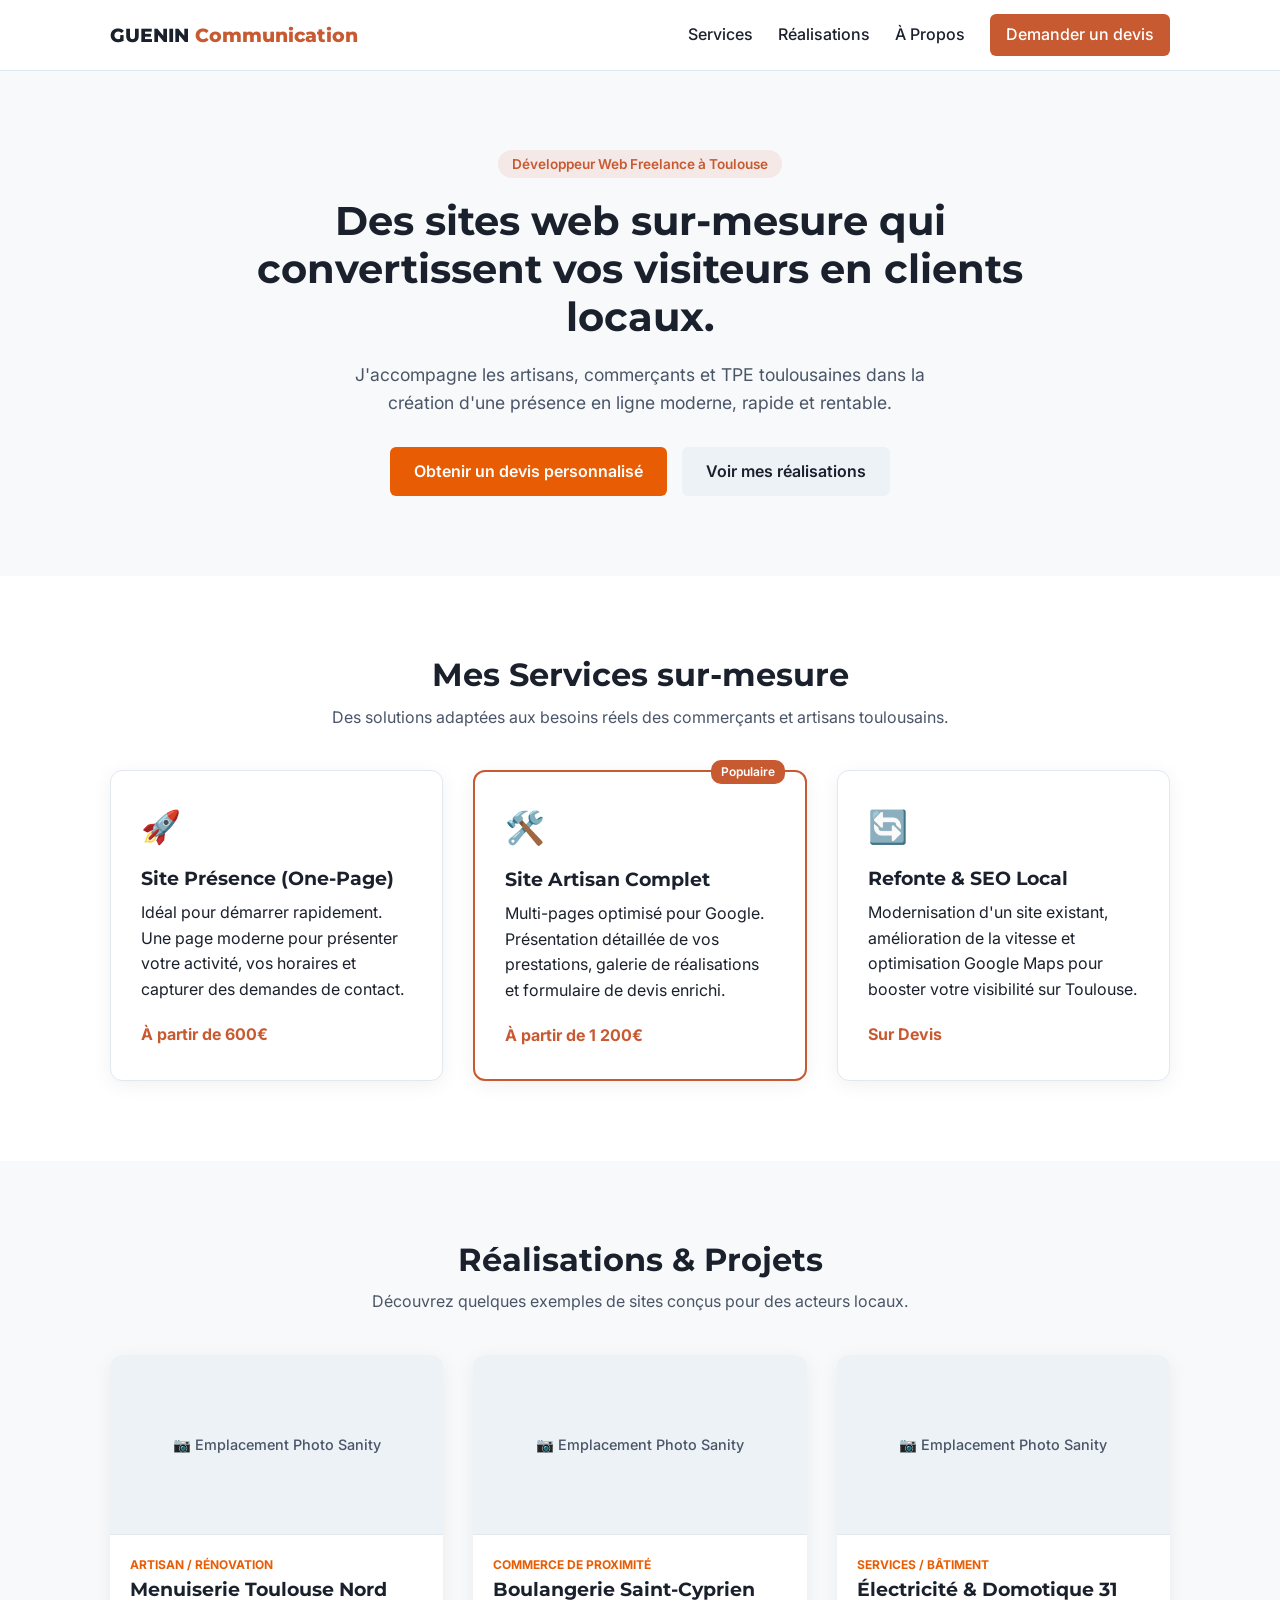
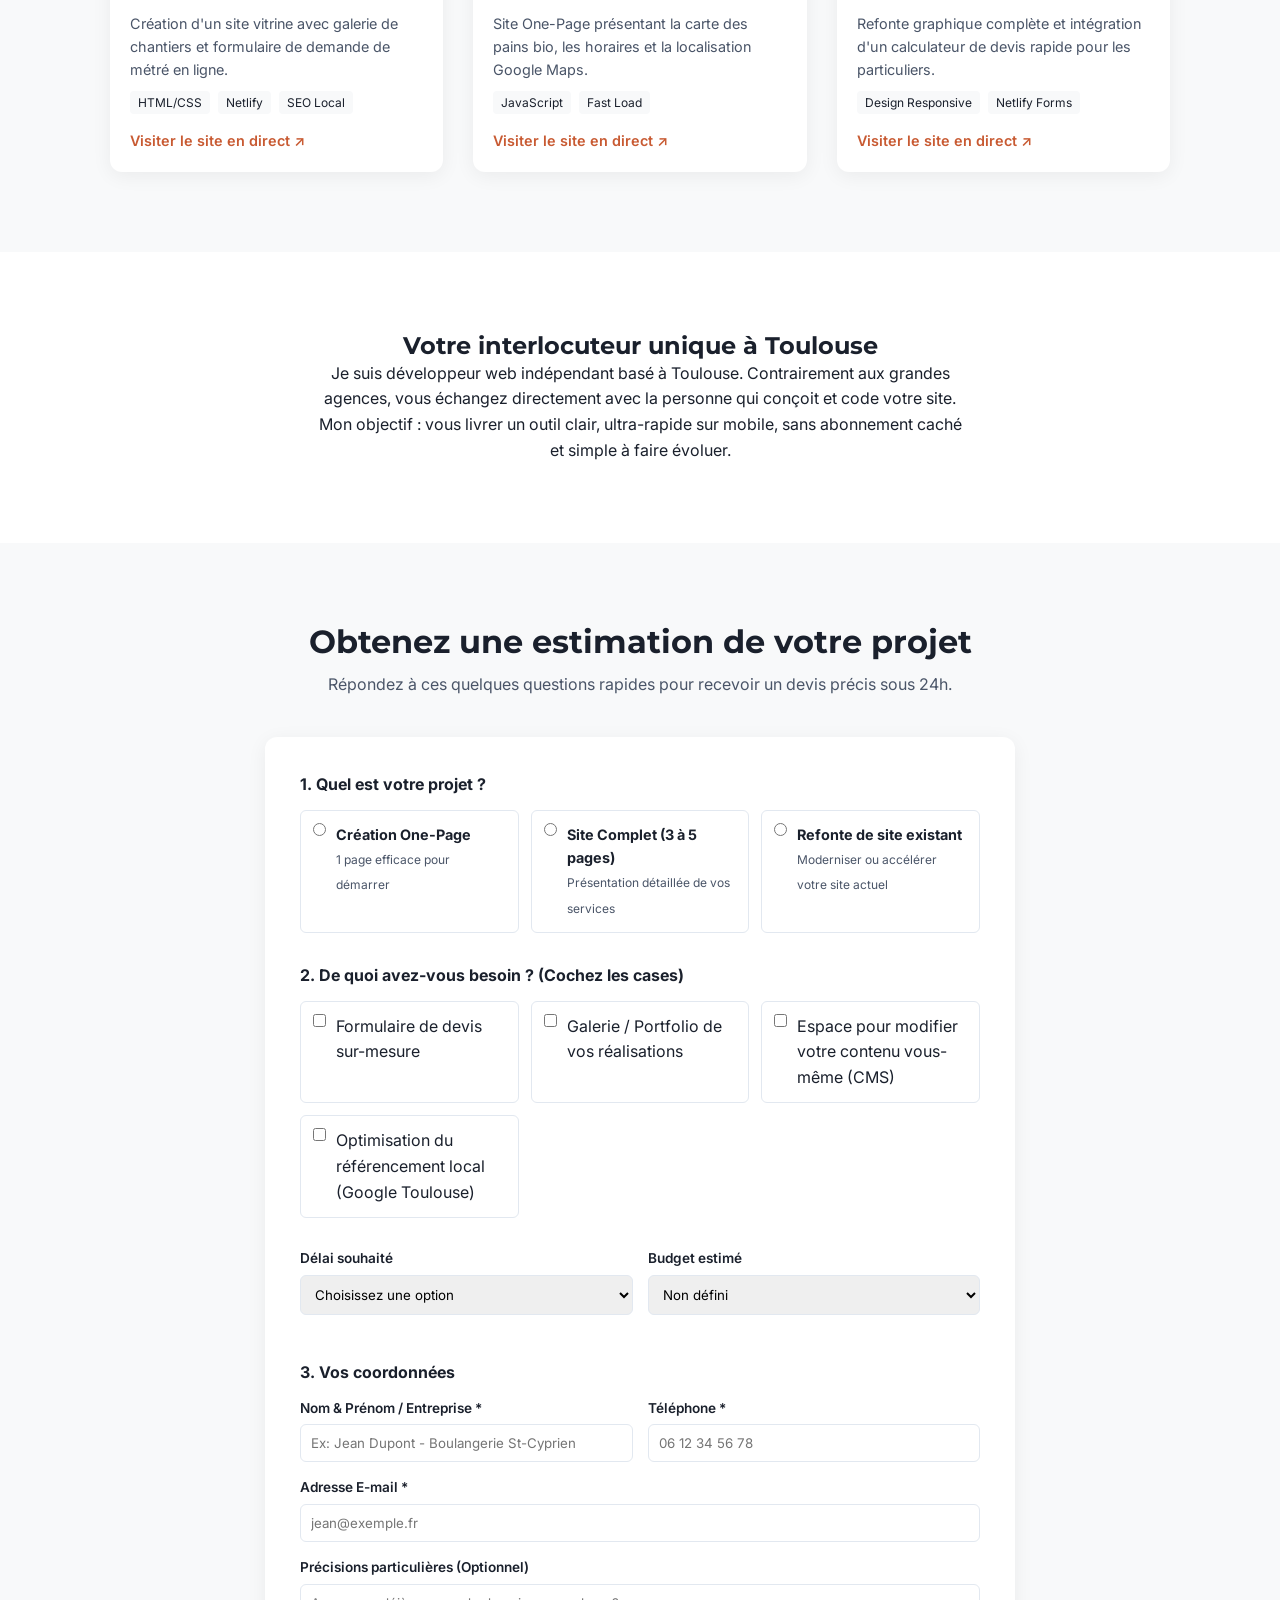
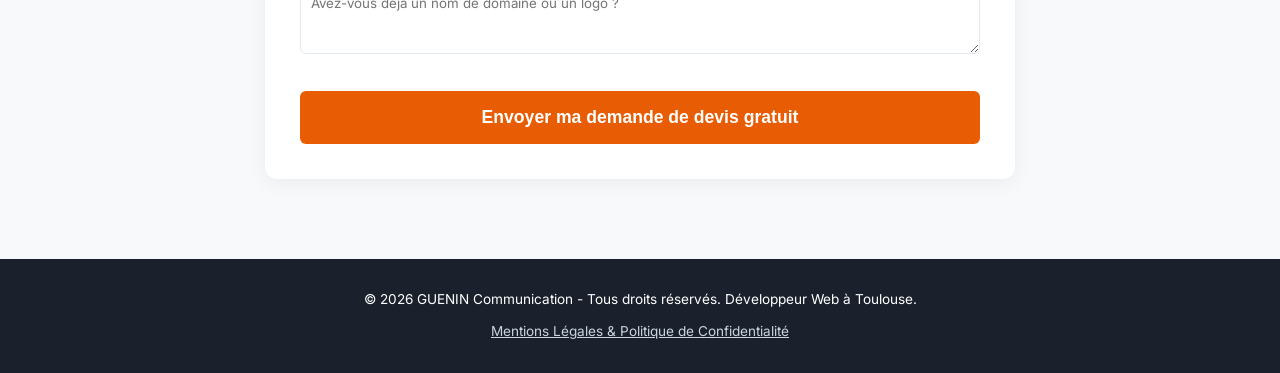
==== index.html @ 5f7d1e1c "modif finale inchallah" ====
<!DOCTYPE html>
<html lang="fr">
<head>
    <meta charset="UTF-8">
    <meta name="viewport" content="width=device-width, initial-scale=1.0">
    <title>GUENIN Communication | Création de sites web à Toulouse</title>
    <meta name="description" content="Création de sites web performants et sur-mesure pour les artisans et commerçants à Toulouse.">
    
    <!-- Polices Google Fonts -->
    <link rel="preconnect" href="https://fonts.googleapis.com">
    <link rel="preconnect" href="https://fonts.gstatic.com" crossorigin>
    <link href="https://fonts.googleapis.com/css2?family=Inter:wght@400;500;600;700&family=Montserrat:wght@700;800&display=swap" rel="stylesheet">
    
    <link rel="stylesheet" href="style.css">
</head>
<body>

    <!-- Header / Navigation -->
    <header class="header">
        <div class="container nav-container">
            <a href="#" class="logo">GUENIN <span>Communication</span></a>
            <nav class="nav-menu">
                <ul>
                    <li><a href="#services">Services</a></li>
                    <li><a href="#portfolio">Réalisations</a></li>
                    <li><a href="#a-propos">À Propos</a></li>
                    <li><a href="#contact" class="btn btn-nav">Demander un devis</a></li>
                </ul>
            </nav>
        </div>
    </header>

    <!-- Hero Section -->
    <section class="hero">
        <div class="container hero-content">
            <span class="badge">Développeur Web Freelance à Toulouse</span>
            <h1>Des sites web sur-mesure qui convertissent vos visiteurs en <strong>clients locaux</strong>.</h1>
            <p>J'accompagne les artisans, commerçants et TPE toulousaines dans la création d'une présence en ligne moderne, rapide et rentable.</p>
            <div class="hero-buttons">
                <a href="#contact" class="btn btn-primary">Obtenir un devis personnalisé</a>
                <a href="#portfolio" class="btn btn-secondary">Voir mes réalisations</a>
            </div>
        </div>
    </section>

    <!-- Section Services -->
    <section id="services" class="services-section">
        <div class="container">
            <div class="section-title">
                <h2>Mes Services sur-mesure</h2>
                <p>Des solutions adaptées aux besoins réels des commerçants et artisans toulousains.</p>
            </div>
            
            <div class="services-grid">
                <div class="service-card">
                    <div class="service-icon">🚀</div>
                    <h3>Site Présence (One-Page)</h3>
                    <p>Idéal pour démarrer rapidement. Une page moderne pour présenter votre activité, vos horaires et capturer des demandes de contact.</p>
                    <span class="service-price">À partir de 600€</span>
                </div>

                <div class="service-card featured">
                    <span class="card-badge">Populaire</span>
                    <div class="service-icon">🛠️</div>
                    <h3>Site Artisan Complet</h3>
                    <p>Multi-pages optimisé pour Google. Présentation détaillée de vos prestations, galerie de réalisations et formulaire de devis enrichi.</p>
                    <span class="service-price">À partir de 1 200€</span>
                </div>

                <div class="service-card">
                    <div class="service-icon">🔄</div>
                    <h3>Refonte & SEO Local</h3>
                    <p>Modernisation d'un site existant, amélioration de la vitesse et optimisation Google Maps pour booster votre visibilité sur Toulouse.</p>
                    <span class="service-price">Sur Devis</span>
                </div>
            </div>
        </div>
    </section>

    <!-- Section Portfolio (Prêt pour Sanity CMS) -->
    <section id="portfolio" class="portfolio-section">
        <div class="container">
            <div class="section-title">
                <h2>Réalisations & Projets</h2>
                <p>Découvrez quelques exemples de sites conçus pour des acteurs locaux.</p>
            </div>

            <div class="portfolio-grid" id="sanity-portfolio-container">
                <!-- Projet 1 -->
                <article class="project-card" data-sanity-id="project-1">
                    <div class="project-image-placeholder">
                        <span class="placeholder-text">📷 Emplacement Photo Sanity</span>
                    </div>
                    <div class="project-content">
                        <span class="project-category">Artisan / Rénovation</span>
                        <h3>Menuiserie Toulouse Nord</h3>
                        <p>Création d'un site vitrine avec galerie de chantiers et formulaire de demande de métré en ligne.</p>
                        <div class="project-tags">
                            <span>HTML/CSS</span>
                            <span>Netlify</span>
                            <span>SEO Local</span>
                        </div>
                        <!-- Met la vraie URL du site client dans href="" ci-dessous -->
                        <a href="https://exemple.com" target="_blank" rel="noopener" class="project-link">Visiter le site en direct ↗</a>
                    </div>
                </article>

                <!-- Projet 2 -->
                <article class="project-card" data-sanity-id="project-2">
                    <div class="project-image-placeholder">
                        <span class="placeholder-text">📷 Emplacement Photo Sanity</span>
                    </div>
                    <div class="project-content">
                        <span class="project-category">Commerce de Proximité</span>
                        <h3>Boulangerie Saint-Cyprien</h3>
                        <p>Site One-Page présentant la carte des pains bio, les horaires et la localisation Google Maps.</p>
                        <div class="project-tags">
                            <span>JavaScript</span>
                            <span>Fast Load</span>
                        </div>
                        <a href="https://exemple.com" target="_blank" rel="noopener" class="project-link">Visiter le site en direct ↗</a>
                    </div>
                </article>

                <!-- Projet 3 -->
                <article class="project-card" data-sanity-id="project-3">
                    <div class="project-image-placeholder">
                        <span class="placeholder-text">📷 Emplacement Photo Sanity</span>
                    </div>
                    <div class="project-content">
                        <span class="project-category">Services / Bâtiment</span>
                        <h3>Électricité & Domotique 31</h3>
                        <p>Refonte graphique complète et intégration d'un calculateur de devis rapide pour les particuliers.</p>
                        <div class="project-tags">
                            <span>Design Responsive</span>
                            <span>Netlify Forms</span>
                        </div>
                        <a href="https://exemple.com" target="_blank" rel="noopener" class="project-link">Visiter le site en direct ↗</a>
                    </div>
                </article>
            </div>
        </div>
    </section>

    <!-- Section À Propos -->
    <section id="a-propos" class="about-section">
        <div class="container about-container">
            <div class="about-text">
                <h2>Votre interlocuteur unique à Toulouse</h2>
                <p>Je suis développeur web indépendant basé à Toulouse. Contrairement aux grandes agences, vous échangez directement avec la personne qui conçoit et code votre site.</p>
                <p>Mon objectif : vous livrer un outil clair, ultra-rapide sur mobile, sans abonnement caché et simple à faire évoluer.</p>
            </div>
        </div>
    </section>

    <!-- Section Formulaire Devis Enrichi -->
    <section id="contact" class="contact-section">
        <div class="container">
            <div class="section-title">
                <h2>Obtenez une estimation de votre projet</h2>
                <p>Répondez à ces quelques questions rapides pour recevoir un devis précis sous 24h.</p>
            </div>

            <form name="devis-artisan" method="POST" data-netlify="true" class="devis-form">
                <input type="hidden" name="form-name" value="devis-artisan">

                <!-- Étape 1 : Le Type de Projet -->
                <div class="form-step">
                    <label class="step-title">1. Quel est votre projet ?</label>
                    <div class="options-grid">
                        <label class="option-card">
                            <input type="radio" name="type_projet" value="creation_onepage" required>
                            <span class="card-content">
                                <strong>Création One-Page</strong>
                                <small>1 page efficace pour démarrer</small>
                            </span>
                        </label>
                        <label class="option-card">
                            <input type="radio" name="type_projet" value="creation_multipages">
                            <span class="card-content">
                                <strong>Site Complet (3 à 5 pages)</strong>
                                <small>Présentation détaillée de vos services</small>
                            </span>
                        </label>
                        <label class="option-card">
                            <input type="radio" name="type_projet" value="refonte">
                            <span class="card-content">
                                <strong>Refonte de site existant</strong>
                                <small>Moderniser ou accélérer votre site actuel</small>
                            </span>
                        </label>
                    </div>
                </div>

                <!-- Étape 2 : Les Fonctionnalités -->
                <div class="form-step">
                    <label class="step-title">2. De quoi avez-vous besoin ? (Cochez les cases)</label>
                    <div class="checkbox-grid">
                        <label class="checkbox-card">
                            <input type="checkbox" name="features[]" value="formulaire_sur_mesure">
                            <span>Formulaire de devis sur-mesure</span>
                        </label>
                        <label class="checkbox-card">
                            <input type="checkbox" name="features[]" value="galerie_photos">
                            <span>Galerie / Portfolio de vos réalisations</span>
                        </label>
                        <label class="checkbox-card">
                            <input type="checkbox" name="features[]" value="cms_sanity">
                            <span>Espace pour modifier votre contenu vous-même (CMS)</span>
                        </label>
                        <label class="checkbox-card">
                            <input type="checkbox" name="features[]" value="seo_toulouse">
                            <span>Optimisation du référencement local (Google Toulouse)</span>
                        </label>
                    </div>
                </div>

                <!-- Étape 3 : Délais & Budget -->
                <div class="form-step">
                    <div class="form-row">
                        <div class="form-group">
                            <label for="delai">Délai souhaité</label>
                            <select id="delai" name="delai" required>
                                <option value="" disabled selected>Choisissez une option</option>
                                <option value="urgent">Très urgent (moins de 2 semaines)</option>
                                <option value="1_mois">D'ici 1 mois</option>
                                <option value="pas_pres">Pas de date fixe</option>
                            </select>
                        </div>
                        <div class="form-group">
                            <label for="budget">Budget estimé</label>
                            <select id="budget" name="budget">
                                <option value="non_defini">Non défini</option>
                                <option value="500_1000">500€ - 1 000€</option>
                                <option value="1000_2000">1 000€ - 2 000€</option>
                                <option value="2000_plus">Plus de 2 000€</option>
                            </select>
                        </div>
                    </div>
                </div>

                <!-- Étape 4 : Coordonnées -->
                <div class="form-step">
                    <label class="step-title">3. Vos coordonnées</label>
                    <div class="form-row">
                        <div class="form-group">
                            <label for="nom">Nom & Prénom / Entreprise *</label>
                            <input type="text" id="nom" name="nom" placeholder="Ex: Jean Dupont - Boulangerie St-Cyprien" required>
                        </div>
                        <div class="form-group">
                            <label for="telephone">Téléphone *</label>
                            <input type="tel" id="telephone" name="telephone" placeholder="06 12 34 56 78" required>
                        </div>
                    </div>
                    <div class="form-group">
                        <label for="email">Adresse E-mail *</label>
                        <input type="email" id="email" name="email" placeholder="jean@exemple.fr" required>
                    </div>
                    <div class="form-group">
                        <label for="message">Précisions particulières (Optionnel)</label>
                        <textarea id="message" name="message" rows="3" placeholder="Avez-vous déjà un nom de domaine ou un logo ?"></textarea>
                    </div>
                </div>

                <button type="submit" class="btn btn-primary btn-block">Envoyer ma demande de devis gratuit</button>
            </form>
        </div>
    </section>

    <!-- Footer -->
    <footer class="footer">
        <div class="container footer-content">
            <p>&copy; 2026 GUENIN Communication - Tous droits réservés. Développeur Web à Toulouse.</p>
            <p class="footer-links">
                <a href="mentions-legales.html">Mentions Légales & Politique de Confidentialité</a>
            </p>
        </div>
    </footer>

</body>
</html>
---- style.css ----
/* ==========================================================================
   Variables & Nuances (Terracotta Toulouse, Orange Vif, Grises)
   ========================================================================== */
:root {
    --primary-terracotta: #C85A32; /* Terracotta brique de Toulouse */
    --accent-orange: #E85D04;      /* Orange vif dynamique pour les boutons */
    --accent-orange-hover: #DC2F02;
    
    --bg-light: #FFFFFF;
    --bg-gray-soft: #F8F9FA;      /* Gris très clair pour alterner les sections */
    --bg-gray-card: #EDF2F7;      /* Gris carte et placeholders */
    
    --text-dark: #1A202C;          /* Anthracite profond */
    --text-muted: #4A5568;        /* Gris moyen lisible */
    --border-color: #E2E8F0;
    
    --font-heading: 'Montserrat', sans-serif;
    --font-body: 'Inter', sans-serif;
    
    --radius-sm: 6px;
    --radius-md: 12px;
    --shadow: 0 4px 20px rgba(0, 0, 0, 0.06);
}

/* Base & Reset */
* {
    margin: 0;
    padding: 0;
    box-sizing: border-box;
}

html {
    scroll-behavior: smooth;
}

/* Fix pour éviter que le header fixe ne masque le haut des sections lors des clics sur le menu */
section[id] {
    scroll-margin-top: 80px;
}

body {
    font-family: var(--font-body);
    color: var(--text-dark);
    background-color: var(--bg-light);
    line-height: 1.6;
}

.container {
    max-width: 1100px;
    margin: 0 auto;
    padding: 0 20px;
}

/* Typographie */
h1, h2, h3 {
    font-family: var(--font-heading);
    color: var(--text-dark);
    line-height: 1.2;
}

.section-title {
    text-align: center;
    margin-bottom: 40px;
}

.section-title h2 {
    font-size: 2rem;
    margin-bottom: 10px;
}

.section-title p {
    color: var(--text-muted);
}

/* Boutons */
.btn {
    display: inline-block;
    padding: 12px 24px;
    border-radius: var(--radius-sm);
    text-decoration: none;
    font-weight: 600;
    cursor: pointer;
    transition: all 0.2s ease;
    border: none;
}

.btn-primary {
    background-color: var(--accent-orange);
    color: #FFFFFF;
}

.btn-primary:hover {
    background-color: var(--accent-orange-hover);
    transform: translateY(-2px);
}

.btn-secondary {
    background-color: var(--bg-gray-card);
    color: var(--text-dark);
}

.btn-secondary:hover {
    background-color: #E2E8F0;
}

.btn-block {
    width: 100%;
    font-size: 1.1rem;
    padding: 16px;
}

/* Header & Nav */
.header {
    background-color: #FFFFFF;
    border-bottom: 1px solid var(--border-color);
    position: sticky;
    top: 0;
    z-index: 100;
}

.nav-container {
    display: flex;
    justify-content: space-between;
    align-items: center;
    height: 70px;
}

.logo {
    font-family: var(--font-heading);
    font-weight: 800;
    font-size: 1.2rem;
    color: var(--text-dark);
    text-decoration: none;
}

.logo span {
    color: var(--primary-terracotta);
}

.nav-menu ul {
    display: flex;
    list-style: none;
    align-items: center;
    gap: 25px;
}

.nav-menu a {
    text-decoration: none;
    color: var(--text-dark);
    font-weight: 500;
    transition: color 0.2s;
}

.nav-menu a:hover {
    color: var(--primary-terracotta);
}

.btn-nav {
    background-color: var(--primary-terracotta);
    color: #FFF !important;
    padding: 8px 16px;
}

/* Hero Section */
.hero {
    padding: 80px 0;
    background-color: var(--bg-gray-soft);
    text-align: center;
}

.badge {
    background-color: rgba(200, 90, 50, 0.1);
    color: var(--primary-terracotta);
    padding: 6px 14px;
    border-radius: 20px;
    font-size: 0.85rem;
    font-weight: 600;
}

.hero h1 {
    font-size: 2.5rem;
    margin: 20px 0;
    max-width: 800px;
    margin-left: auto;
    margin-right: auto;
}

.hero p {
    font-size: 1.1rem;
    color: var(--text-muted);
    max-width: 600px;
    margin: 0 auto 30px auto;
}

.hero-buttons {
    display: flex;
    justify-content: center;
    gap: 15px;
}

/* Services */
.services-section {
    padding: 80px 0;
}

.services-grid {
    display: grid;
    grid-template-columns: repeat(auto-fit, minmax(280px, 1fr));
    gap: 30px;
}

.service-card {
    background: var(--bg-light);
    border: 1px solid var(--border-color);
    padding: 30px;
    border-radius: var(--radius-md);
    position: relative;
    box-shadow: var(--shadow);
}

.service-card.featured {
    border: 2px solid var(--primary-terracotta);
}

.card-badge {
    position: absolute;
    top: -12px;
    right: 20px;
    background: var(--primary-terracotta);
    color: #FFF;
    font-size: 0.75rem;
    padding: 2px 10px;
    border-radius: 10px;
    font-weight: 600;
}

.service-icon {
    font-size: 2rem;
    margin-bottom: 15px;
}

.service-card h3 {
    margin-bottom: 10px;
}

.service-price {
    display: block;
    margin-top: 20px;
    font-weight: 700;
    color: var(--primary-terracotta);
}

/* Portfolio Section (Sanity Placeholders) */
.portfolio-section {
    padding: 80px 0;
    background-color: var(--bg-gray-soft);
}

.portfolio-grid {
    display: grid;
    grid-template-columns: repeat(auto-fit, minmax(300px, 1fr));
    gap: 30px;
}

.project-card {
    background: #FFF;
    border-radius: var(--radius-md);
    overflow: hidden;
    box-shadow: var(--shadow);
    display: flex;
    flex-direction: column;
}

.project-image-placeholder {
    height: 180px;
    background-color: var(--bg-gray-card);
    display: flex;
    align-items: center;
    justify-content: center;
    border-bottom: 1px solid var(--border-color);
}

.placeholder-text {
    color: var(--text-muted);
    font-size: 0.9rem;
    font-weight: 500;
}

.project-content {
    padding: 20px;
    display: flex;
    flex-direction: column;
    flex-grow: 1;
}

.project-category {
    font-size: 0.75rem;
    text-transform: uppercase;
    color: var(--accent-orange);
    font-weight: 700;
    margin-bottom: 5px;
}

.project-content p {
    font-size: 0.9rem;
    color: var(--text-muted);
    margin: 10px 0;
}

.project-tags {
    display: flex;
    gap: 8px;
    margin-bottom: 15px;
}

.project-tags span {
    background: var(--bg-gray-soft);
    padding: 2px 8px;
    border-radius: 4px;
    font-size: 0.75rem;
}

.project-link {
    margin-top: auto;
    color: var(--primary-terracotta);
    text-decoration: none;
    font-weight: 600;
    font-size: 0.9rem;
}

.project-link:hover {
    text-decoration: underline;
}

/* About Section */
.about-section {
    padding: 80px 0;
}

.about-container {
    max-width: 700px;
    text-align: center;
}

/* Formulaire Devis Enrichi */
.contact-section {
    padding: 80px 0;
    background-color: var(--bg-gray-soft);
}

.devis-form {
    max-width: 750px;
    margin: 0 auto;
    background: #FFF;
    padding: 35px;
    border-radius: var(--radius-md);
    box-shadow: var(--shadow);
}

.form-step {
    margin-bottom: 30px;
}

.step-title {
    display: block;
    font-weight: 700;
    margin-bottom: 12px;
    font-size: 1rem;
}

.options-grid, .checkbox-grid {
    display: grid;
    grid-template-columns: repeat(auto-fit, minmax(200px, 1fr));
    gap: 12px;
}

.option-card, .checkbox-card {
    border: 1px solid var(--border-color);
    padding: 12px;
    border-radius: var(--radius-sm);
    cursor: pointer;
    display: flex;
    align-items: flex-start;
    gap: 10px;
    transition: background 0.2s;
}

.option-card:hover, .checkbox-card:hover {
    background-color: var(--bg-gray-soft);
}

.card-content strong {
    display: block;
    font-size: 0.9rem;
}

.card-content small {
    color: var(--text-muted);
    font-size: 0.75rem;
}

.form-row {
    display: grid;
    grid-template-columns: 1fr 1fr;
    gap: 15px;
}

.form-group {
    margin-bottom: 15px;
}

.form-group label {
    display: block;
    font-size: 0.85rem;
    font-weight: 600;
    margin-bottom: 5px;
}

.form-group input, .form-group select, .form-group textarea {
    width: 100%;
    padding: 10px;
    border: 1px solid var(--border-color);
    border-radius: var(--radius-sm);
    font-family: inherit;
}

/* Footer */
.footer {
    background: var(--text-dark);
    color: #FFF;
    padding: 30px 0;
    text-align: center;
    font-size: 0.85rem;
}

.footer-links a {
    color: #CBD5E0;
    text-decoration: underline;
    margin-top: 10px;
    display: inline-block;
}

/* Responsive Mobile */
@media (max-width: 768px) {
    .nav-menu { display: none; }
    .hero h1 { font-size: 1.8rem; }
    .form-row { grid-template-columns: 1fr; }
}
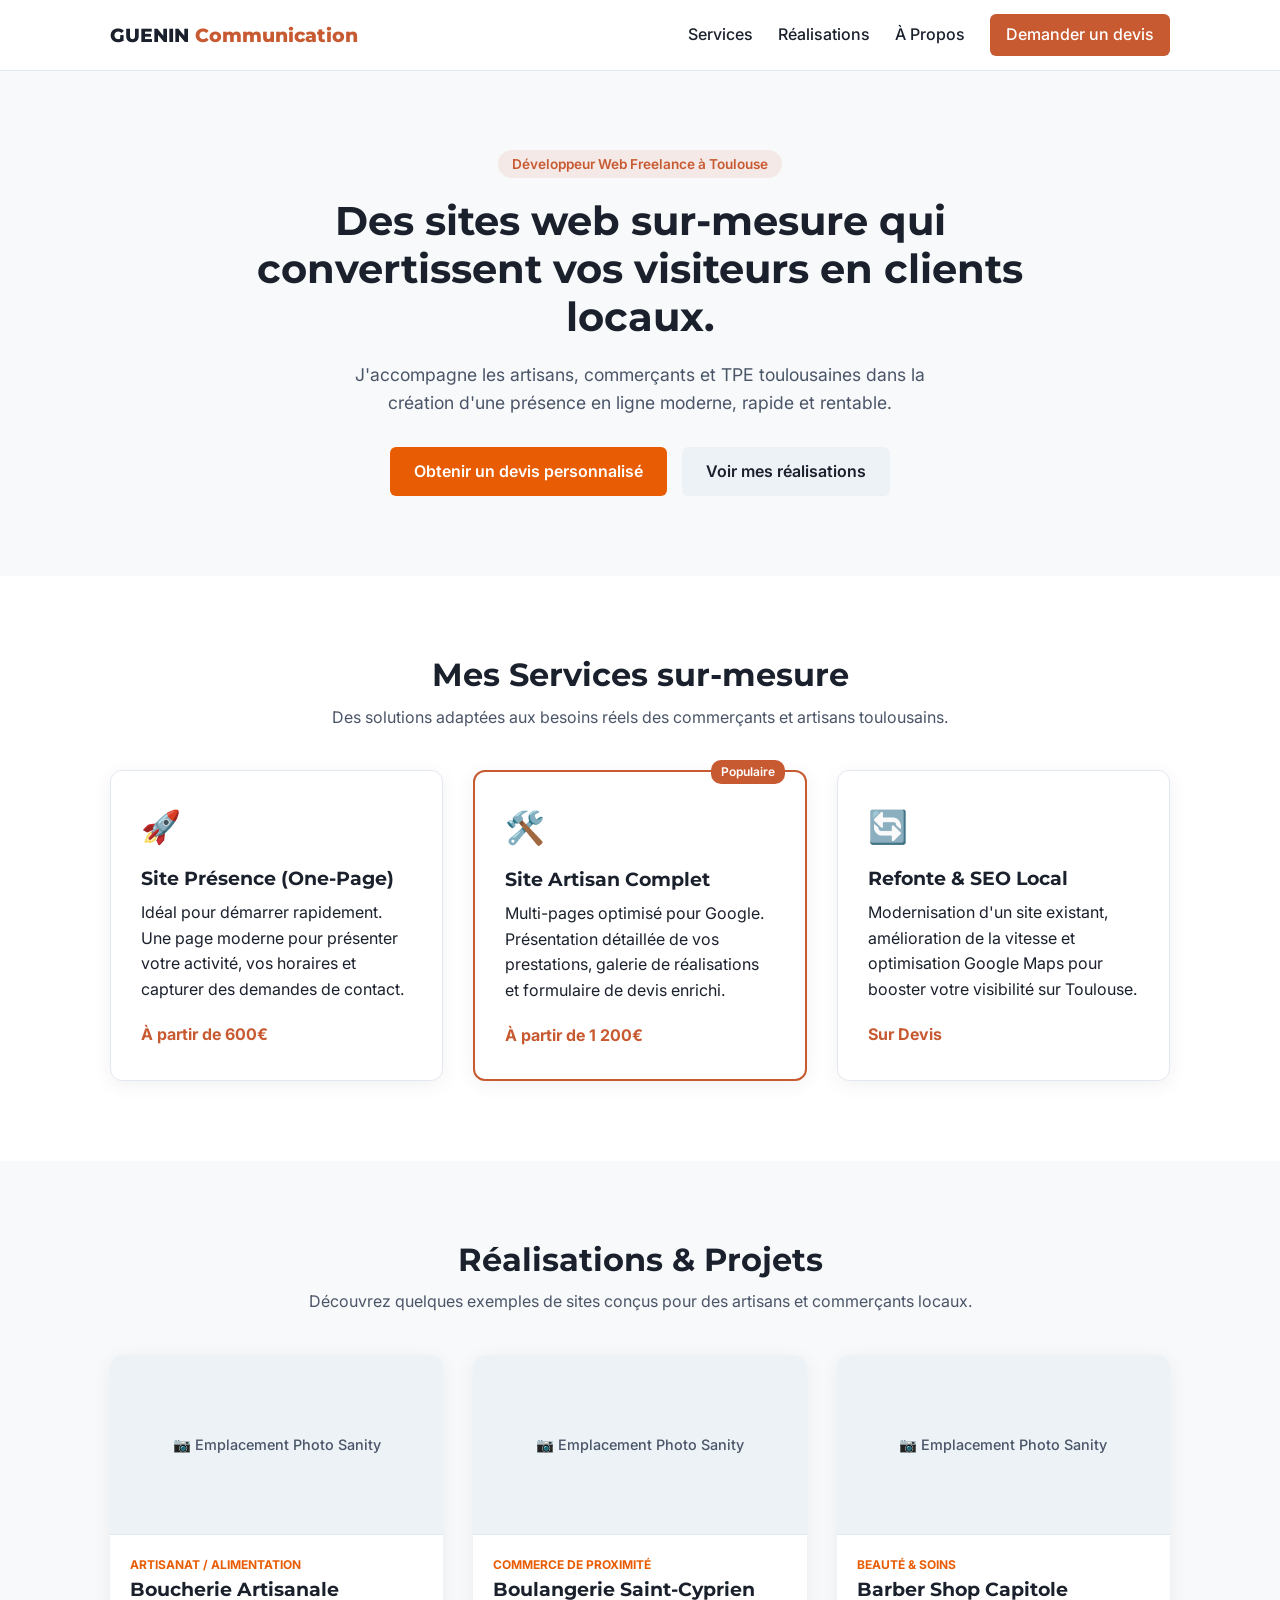
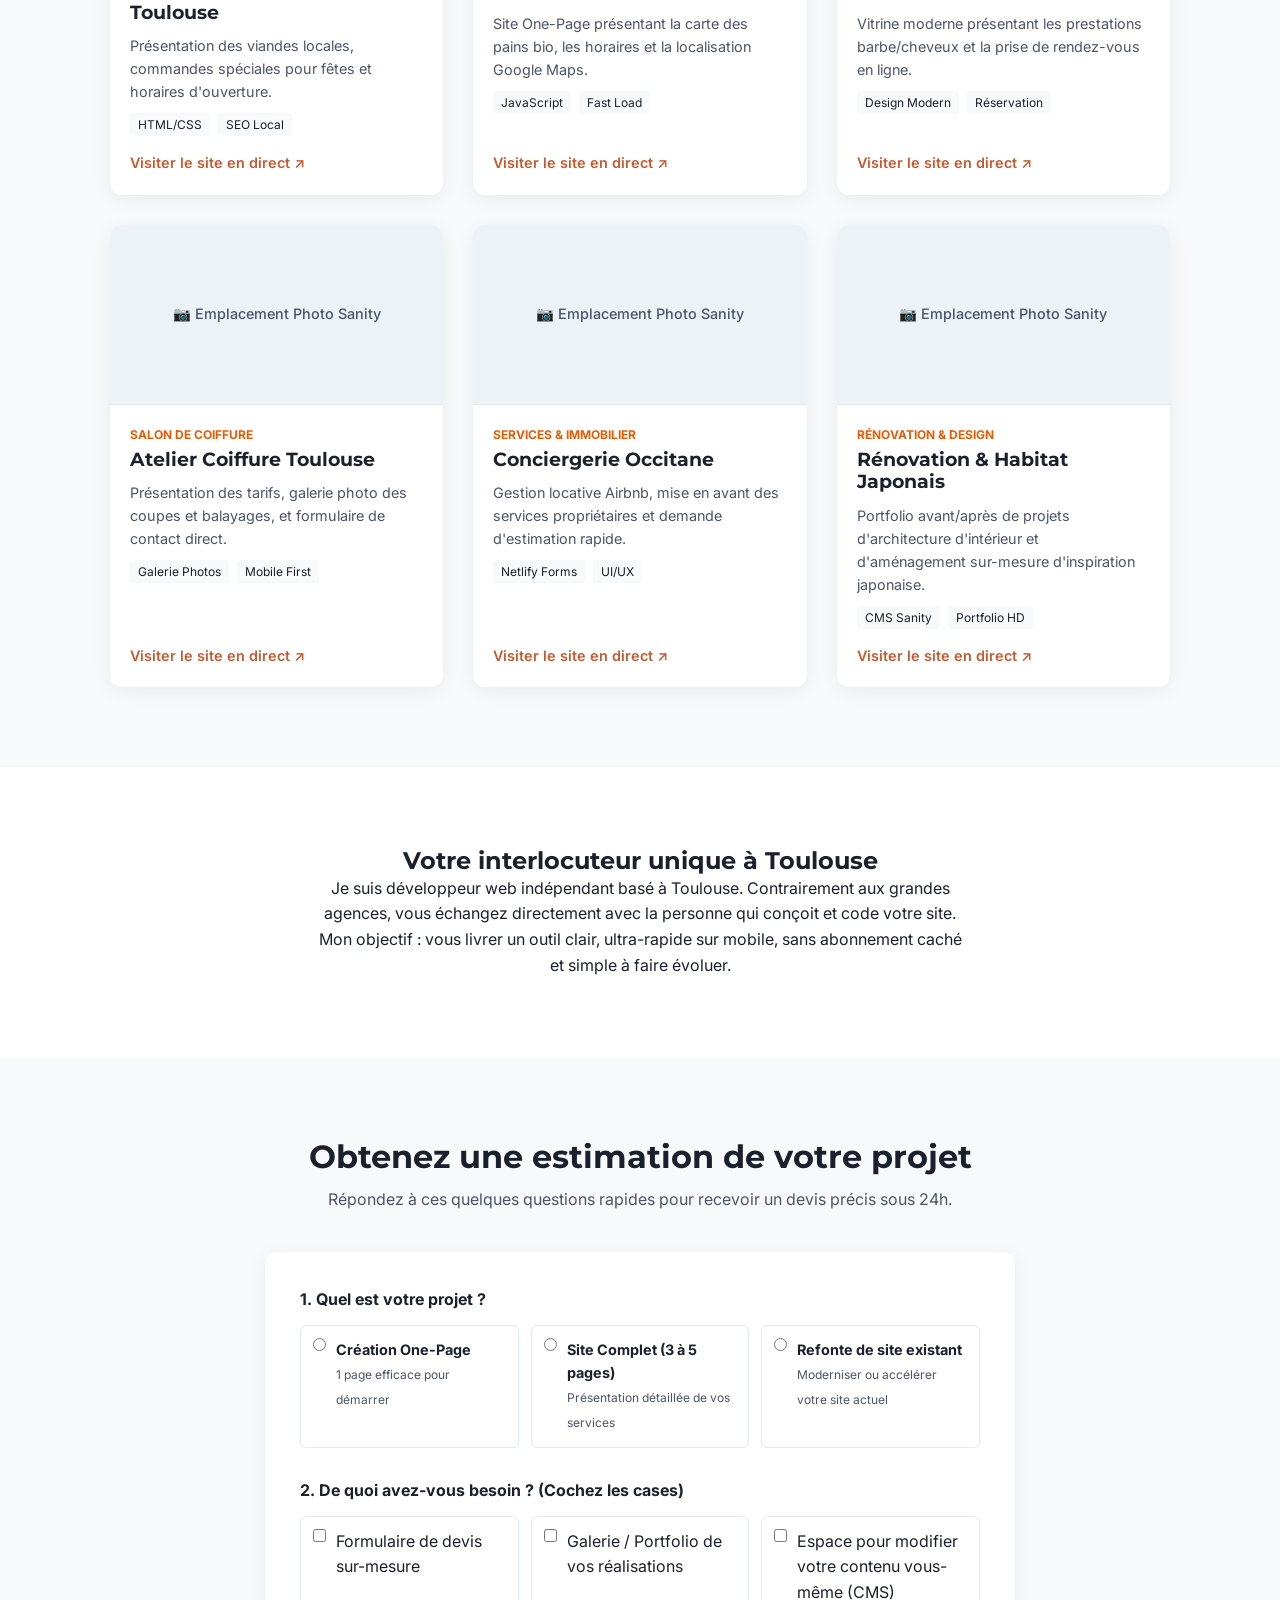
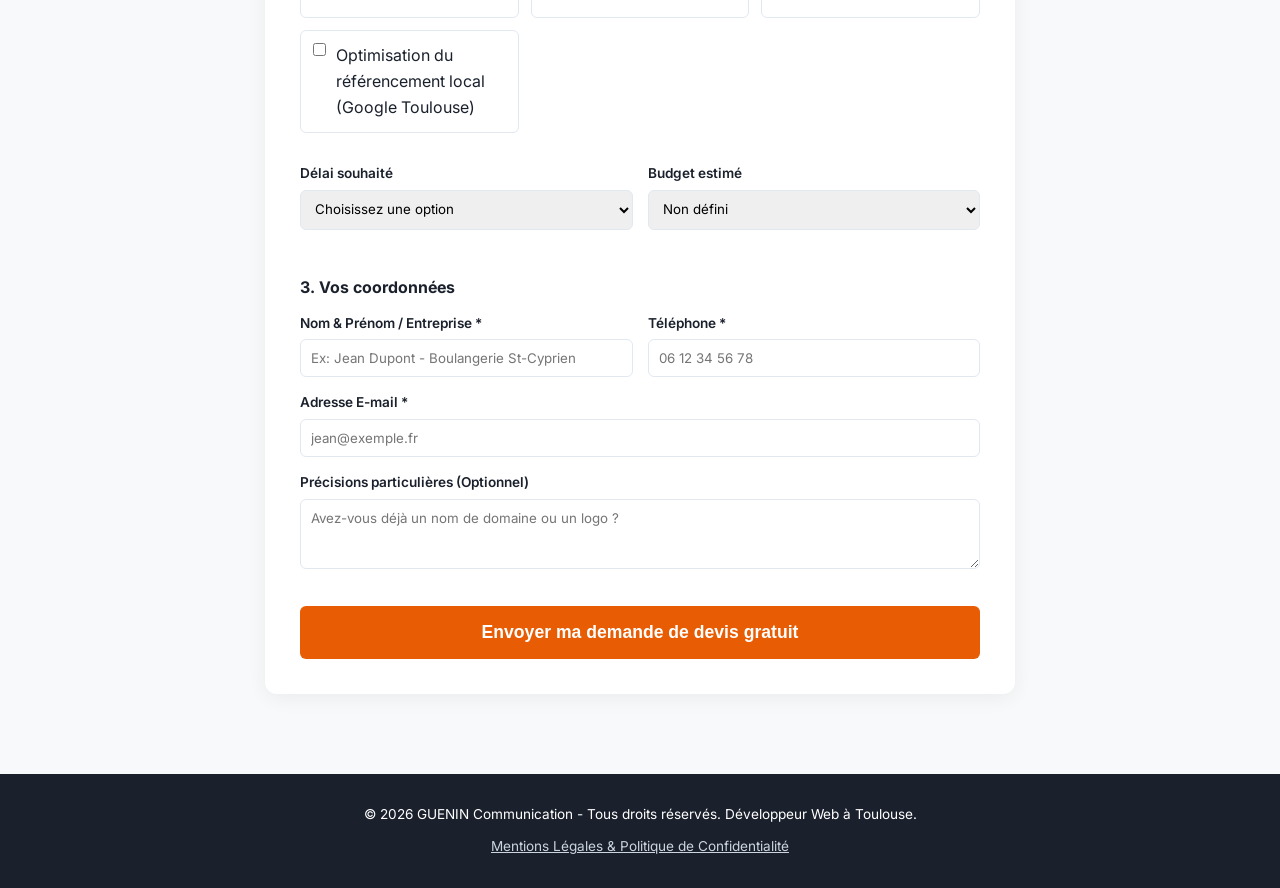
==== commit 4f643af4: "modif real" ====
--- a/index.html
+++ b/index.html
@@ -77,36 +77,36 @@
         </div>
     </section>
 
-    <!-- Section Portfolio (Prêt pour Sanity CMS) -->
+    <!-- Section Portfolio / Réalisations (Prêt pour Sanity CMS) -->
     <section id="portfolio" class="portfolio-section">
         <div class="container">
             <div class="section-title">
                 <h2>Réalisations & Projets</h2>
-                <p>Découvrez quelques exemples de sites conçus pour des acteurs locaux.</p>
+                <p>Découvrez quelques exemples de sites conçus pour des artisans et commerçants locaux.</p>
             </div>
 
             <div class="portfolio-grid" id="sanity-portfolio-container">
-                <!-- Projet 1 -->
-                <article class="project-card" data-sanity-id="project-1">
-                    <div class="project-image-placeholder">
-                        <span class="placeholder-text">📷 Emplacement Photo Sanity</span>
-                    </div>
-                    <div class="project-content">
-                        <span class="project-category">Artisan / Rénovation</span>
-                        <h3>Menuiserie Toulouse Nord</h3>
-                        <p>Création d'un site vitrine avec galerie de chantiers et formulaire de demande de métré en ligne.</p>
+
+                <!-- 1. Boucherie -->
+                <article class="project-card" data-sanity-id="project-boucherie">
+                    <div class="project-image-placeholder">
+                        <span class="placeholder-text">📷 Emplacement Photo Sanity</span>
+                    </div>
+                    <div class="project-content">
+                        <span class="project-category">Artisanat / Alimentation</span>
+                        <h3>Boucherie Artisanale Toulouse</h3>
+                        <p>Présentation des viandes locales, commandes spéciales pour fêtes et horaires d'ouverture.</p>
                         <div class="project-tags">
                             <span>HTML/CSS</span>
-                            <span>Netlify</span>
                             <span>SEO Local</span>
                         </div>
-                        <!-- Met la vraie URL du site client dans href="" ci-dessous -->
-                        <a href="https://exemple.com" target="_blank" rel="noopener" class="project-link">Visiter le site en direct ↗</a>
-                    </div>
-                </article>
-
-                <!-- Projet 2 -->
-                <article class="project-card" data-sanity-id="project-2">
+                        <!-- Remplace COLLE_TON_LIEN_ICI par l'URL du site (ex: https://maboucherie.fr) -->
+                        <a href="COLLE_TON_LIEN_ICI" target="_blank" rel="noopener" class="project-link">Visiter le site en direct ↗</a>
+                    </div>
+                </article>
+
+                <!-- 2. Boulangerie -->
+                <article class="project-card" data-sanity-id="project-boulangerie">
                     <div class="project-image-placeholder">
                         <span class="placeholder-text">📷 Emplacement Photo Sanity</span>
                     </div>
@@ -118,26 +118,78 @@
                             <span>JavaScript</span>
                             <span>Fast Load</span>
                         </div>
-                        <a href="https://exemple.com" target="_blank" rel="noopener" class="project-link">Visiter le site en direct ↗</a>
-                    </div>
-                </article>
-
-                <!-- Projet 3 -->
-                <article class="project-card" data-sanity-id="project-3">
-                    <div class="project-image-placeholder">
-                        <span class="placeholder-text">📷 Emplacement Photo Sanity</span>
-                    </div>
-                    <div class="project-content">
-                        <span class="project-category">Services / Bâtiment</span>
-                        <h3>Électricité & Domotique 31</h3>
-                        <p>Refonte graphique complète et intégration d'un calculateur de devis rapide pour les particuliers.</p>
-                        <div class="project-tags">
-                            <span>Design Responsive</span>
+                        <a href="COLLE_TON_LIEN_ICI" target="_blank" rel="noopener" class="project-link">Visiter le site en direct ↗</a>
+                    </div>
+                </article>
+
+                <!-- 3. Barber -->
+                <article class="project-card" data-sanity-id="project-barber">
+                    <div class="project-image-placeholder">
+                        <span class="placeholder-text">📷 Emplacement Photo Sanity</span>
+                    </div>
+                    <div class="project-content">
+                        <span class="project-category">Beauté & Soins</span>
+                        <h3>Barber Shop Capitole</h3>
+                        <p>Vitrine moderne présentant les prestations barbe/cheveux et la prise de rendez-vous en ligne.</p>
+                        <div class="project-tags">
+                            <span>Design Modern</span>
+                            <span>Réservation</span>
+                        </div>
+                        <a href="COLLE_TON_LIEN_ICI" target="_blank" rel="noopener" class="project-link">Visiter le site en direct ↗</a>
+                    </div>
+                </article>
+
+                <!-- 4. Coiffeur -->
+                <article class="project-card" data-sanity-id="project-coiffeur">
+                    <div class="project-image-placeholder">
+                        <span class="placeholder-text">📷 Emplacement Photo Sanity</span>
+                    </div>
+                    <div class="project-content">
+                        <span class="project-category">Salon de Coiffure</span>
+                        <h3>Atelier Coiffure Toulouse</h3>
+                        <p>Présentation des tarifs, galerie photo des coupes et balayages, et formulaire de contact direct.</p>
+                        <div class="project-tags">
+                            <span>Galerie Photos</span>
+                            <span>Mobile First</span>
+                        </div>
+                        <a href="COLLE_TON_LIEN_ICI" target="_blank" rel="noopener" class="project-link">Visiter le site en direct ↗</a>
+                    </div>
+                </article>
+
+                <!-- 5. Conciergerie -->
+                <article class="project-card" data-sanity-id="project-conciergerie">
+                    <div class="project-image-placeholder">
+                        <span class="placeholder-text">📷 Emplacement Photo Sanity</span>
+                    </div>
+                    <div class="project-content">
+                        <span class="project-category">Services & Immobilier</span>
+                        <h3>Conciergerie Occitane</h3>
+                        <p>Gestion locative Airbnb, mise en avant des services propriétaires et demande d'estimation rapide.</p>
+                        <div class="project-tags">
                             <span>Netlify Forms</span>
-                        </div>
-                        <a href="https://exemple.com" target="_blank" rel="noopener" class="project-link">Visiter le site en direct ↗</a>
-                    </div>
-                </article>
+                            <span>UI/UX</span>
+                        </div>
+                        <a href="COLLE_TON_LIEN_ICI" target="_blank" rel="noopener" class="project-link">Visiter le site en direct ↗</a>
+                    </div>
+                </article>
+
+                <!-- 6. Rénovation de maison japonaise -->
+                <article class="project-card" data-sanity-id="project-renovation-japonaise">
+                    <div class="project-image-placeholder">
+                        <span class="placeholder-text">📷 Emplacement Photo Sanity</span>
+                    </div>
+                    <div class="project-content">
+                        <span class="project-category">Rénovation & Design</span>
+                        <h3>Rénovation & Habitat Japonais</h3>
+                        <p>Portfolio avant/après de projets d'architecture d'intérieur et d'aménagement sur-mesure d'inspiration japonaise.</p>
+                        <div class="project-tags">
+                            <span>CMS Sanity</span>
+                            <span>Portfolio HD</span>
+                        </div>
+                        <a href="COLLE_TON_LIEN_ICI" target="_blank" rel="noopener" class="project-link">Visiter le site en direct ↗</a>
+                    </div>
+                </article>
+
             </div>
         </div>
     </section>
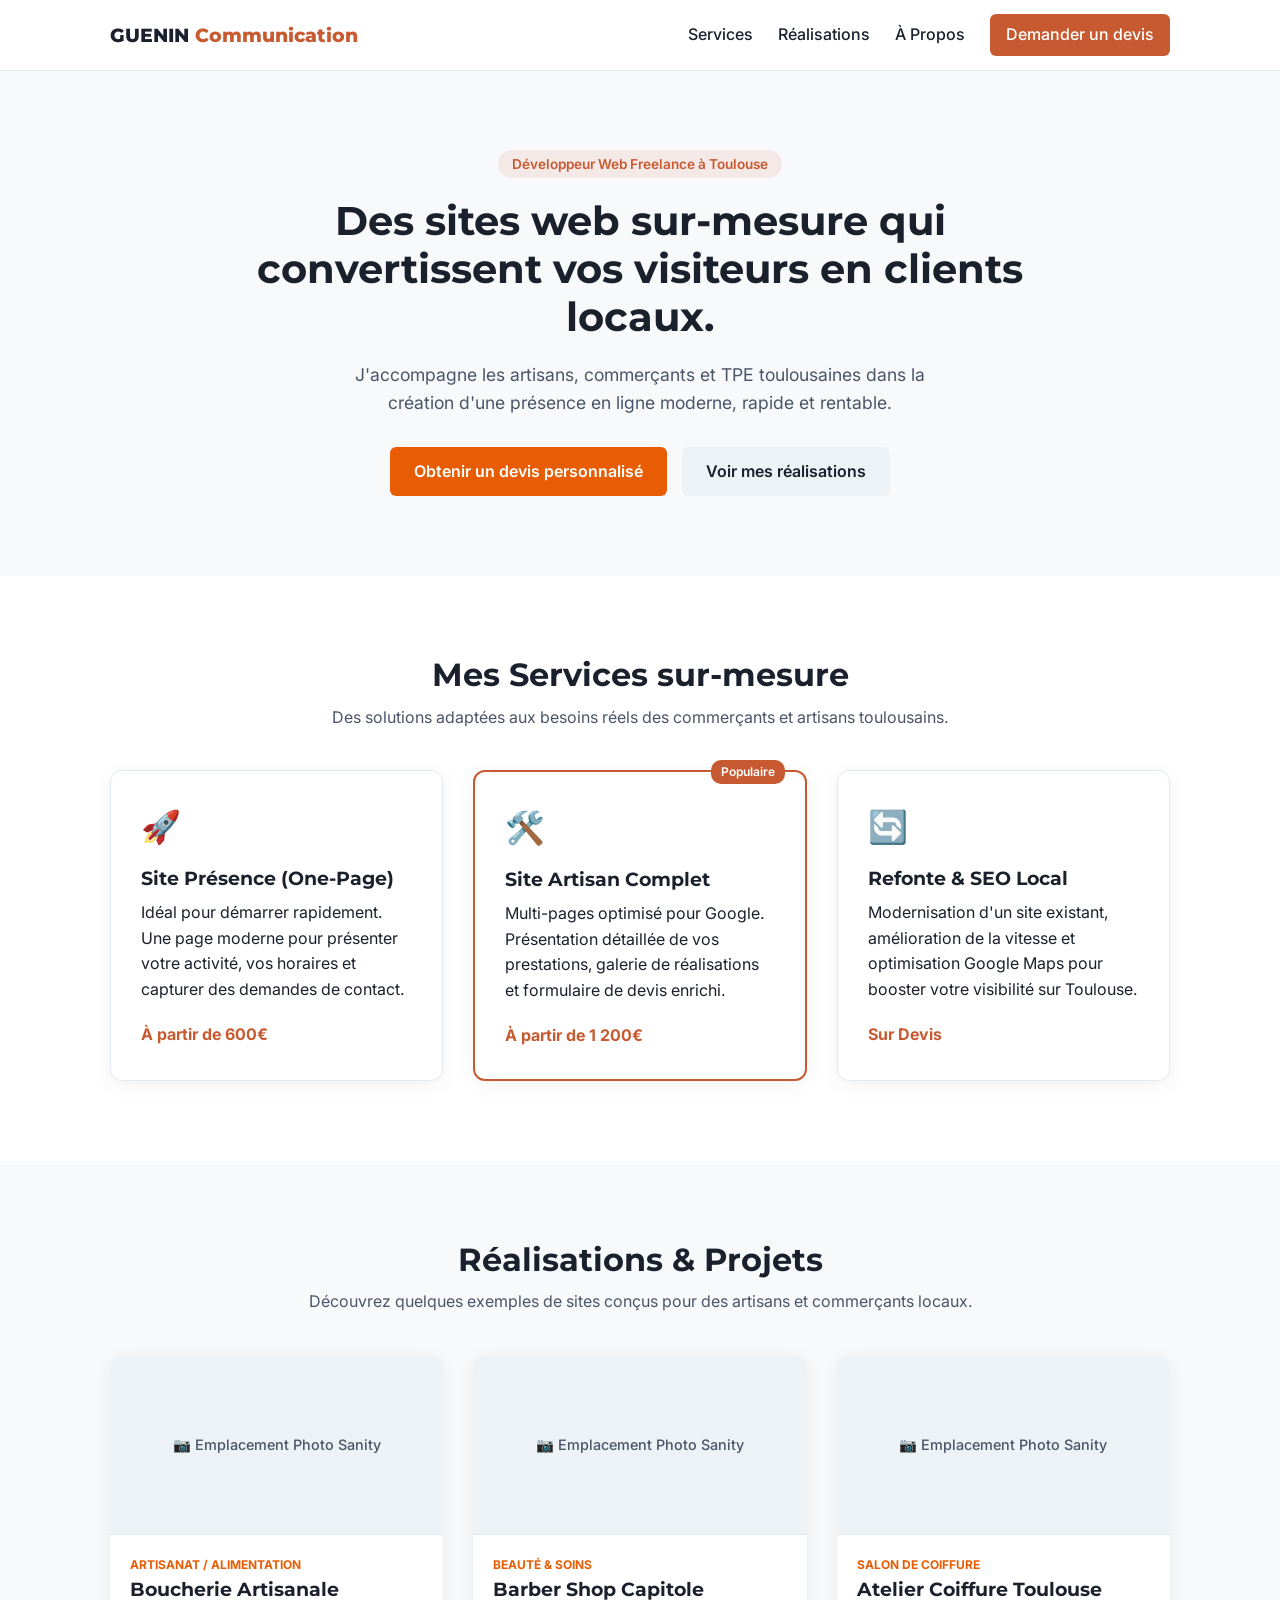
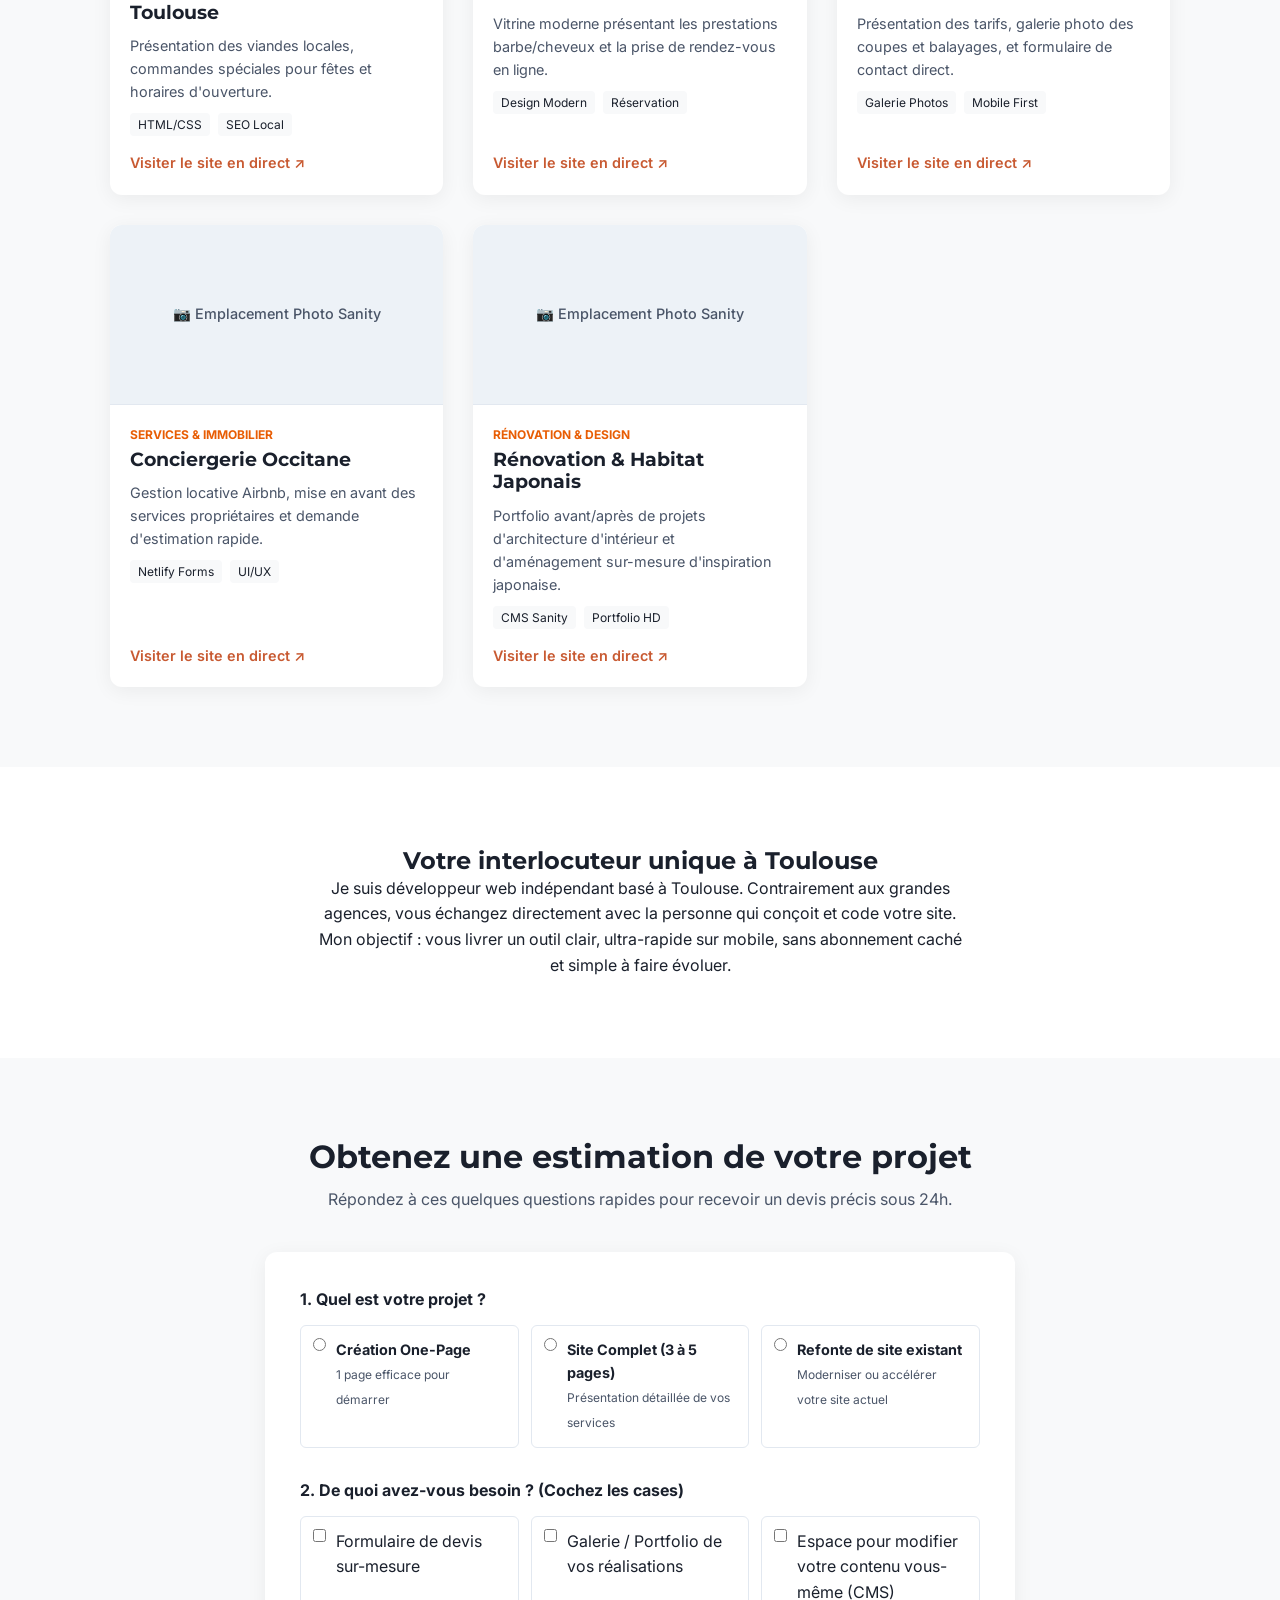
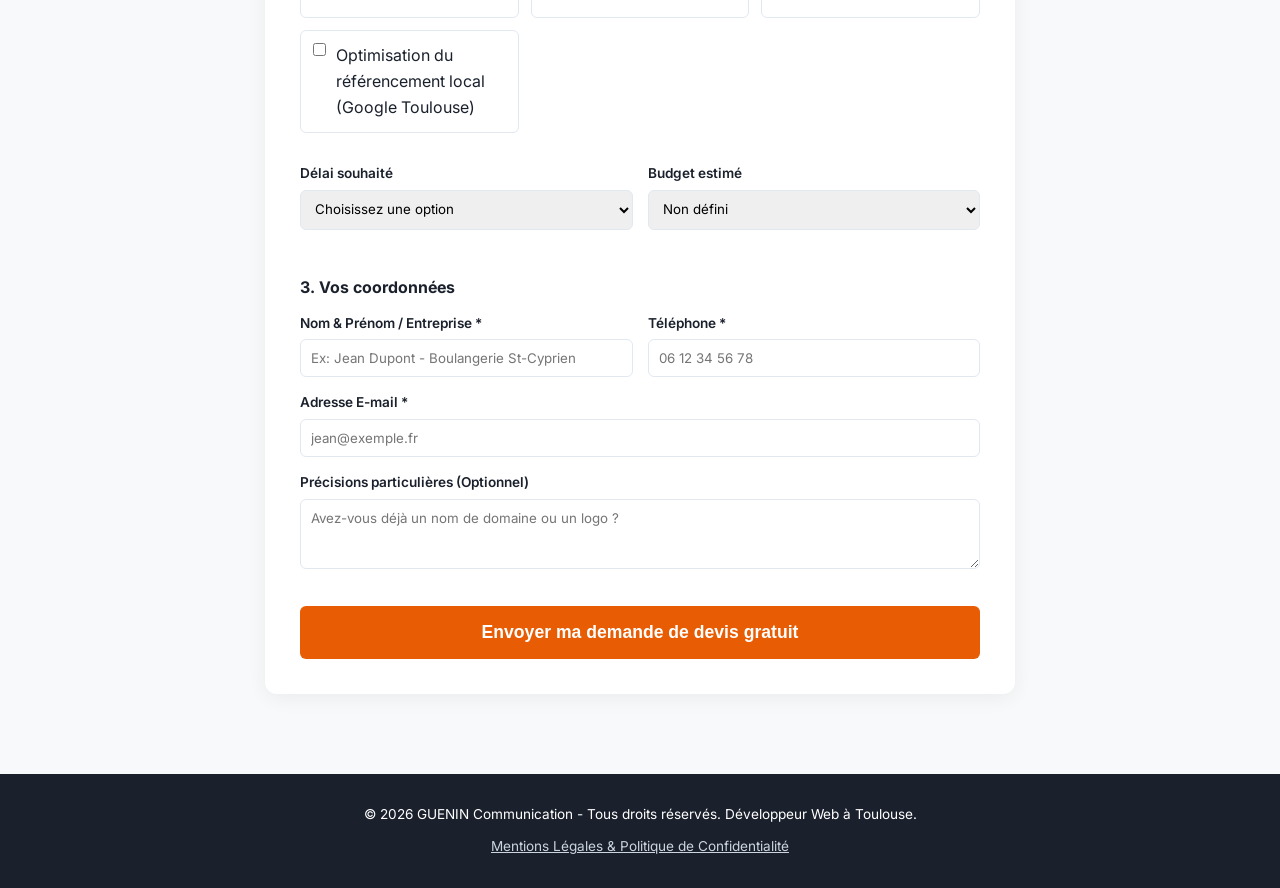
==== commit 8d320149: "ajout lien" ====
--- a/index.html
+++ b/index.html
@@ -101,11 +101,11 @@
                             <span>SEO Local</span>
                         </div>
                         <!-- Remplace COLLE_TON_LIEN_ICI par l'URL du site (ex: https://maboucherie.fr) -->
-                        <a href="COLLE_TON_LIEN_ICI" target="_blank" rel="noopener" class="project-link">Visiter le site en direct ↗</a>
-                    </div>
-                </article>
-
-                <!-- 2. Boulangerie -->
+                        <a href="https://bengnn.github.io/demo-boucherie/" target="_blank" rel="noopener" class="project-link">Visiter le site en direct ↗</a>
+                    </div>
+                </article>
+<!-- 
+                 2. Boulangerie 
                 <article class="project-card" data-sanity-id="project-boulangerie">
                     <div class="project-image-placeholder">
                         <span class="placeholder-text">📷 Emplacement Photo Sanity</span>
@@ -121,7 +121,7 @@
                         <a href="COLLE_TON_LIEN_ICI" target="_blank" rel="noopener" class="project-link">Visiter le site en direct ↗</a>
                     </div>
                 </article>
-
+            -->
                 <!-- 3. Barber -->
                 <article class="project-card" data-sanity-id="project-barber">
                     <div class="project-image-placeholder">
@@ -135,7 +135,7 @@
                             <span>Design Modern</span>
                             <span>Réservation</span>
                         </div>
-                        <a href="COLLE_TON_LIEN_ICI" target="_blank" rel="noopener" class="project-link">Visiter le site en direct ↗</a>
+                        <a href="https://bengnn.github.io/demo-barber/" target="_blank" rel="noopener" class="project-link">Visiter le site en direct ↗</a>
                     </div>
                 </article>
 
@@ -152,7 +152,7 @@
                             <span>Galerie Photos</span>
                             <span>Mobile First</span>
                         </div>
-                        <a href="COLLE_TON_LIEN_ICI" target="_blank" rel="noopener" class="project-link">Visiter le site en direct ↗</a>
+                        <a href="https://bengnn.github.io/demo-coiffeur/" target="_blank" rel="noopener" class="project-link">Visiter le site en direct ↗</a>
                     </div>
                 </article>
 
@@ -186,7 +186,7 @@
                             <span>CMS Sanity</span>
                             <span>Portfolio HD</span>
                         </div>
-                        <a href="COLLE_TON_LIEN_ICI" target="_blank" rel="noopener" class="project-link">Visiter le site en direct ↗</a>
+                        <a href="https://timely-bombolone-786cd5.netlify.app/" target="_blank" rel="noopener" class="project-link">Visiter le site en direct ↗</a>
                     </div>
                 </article>
 
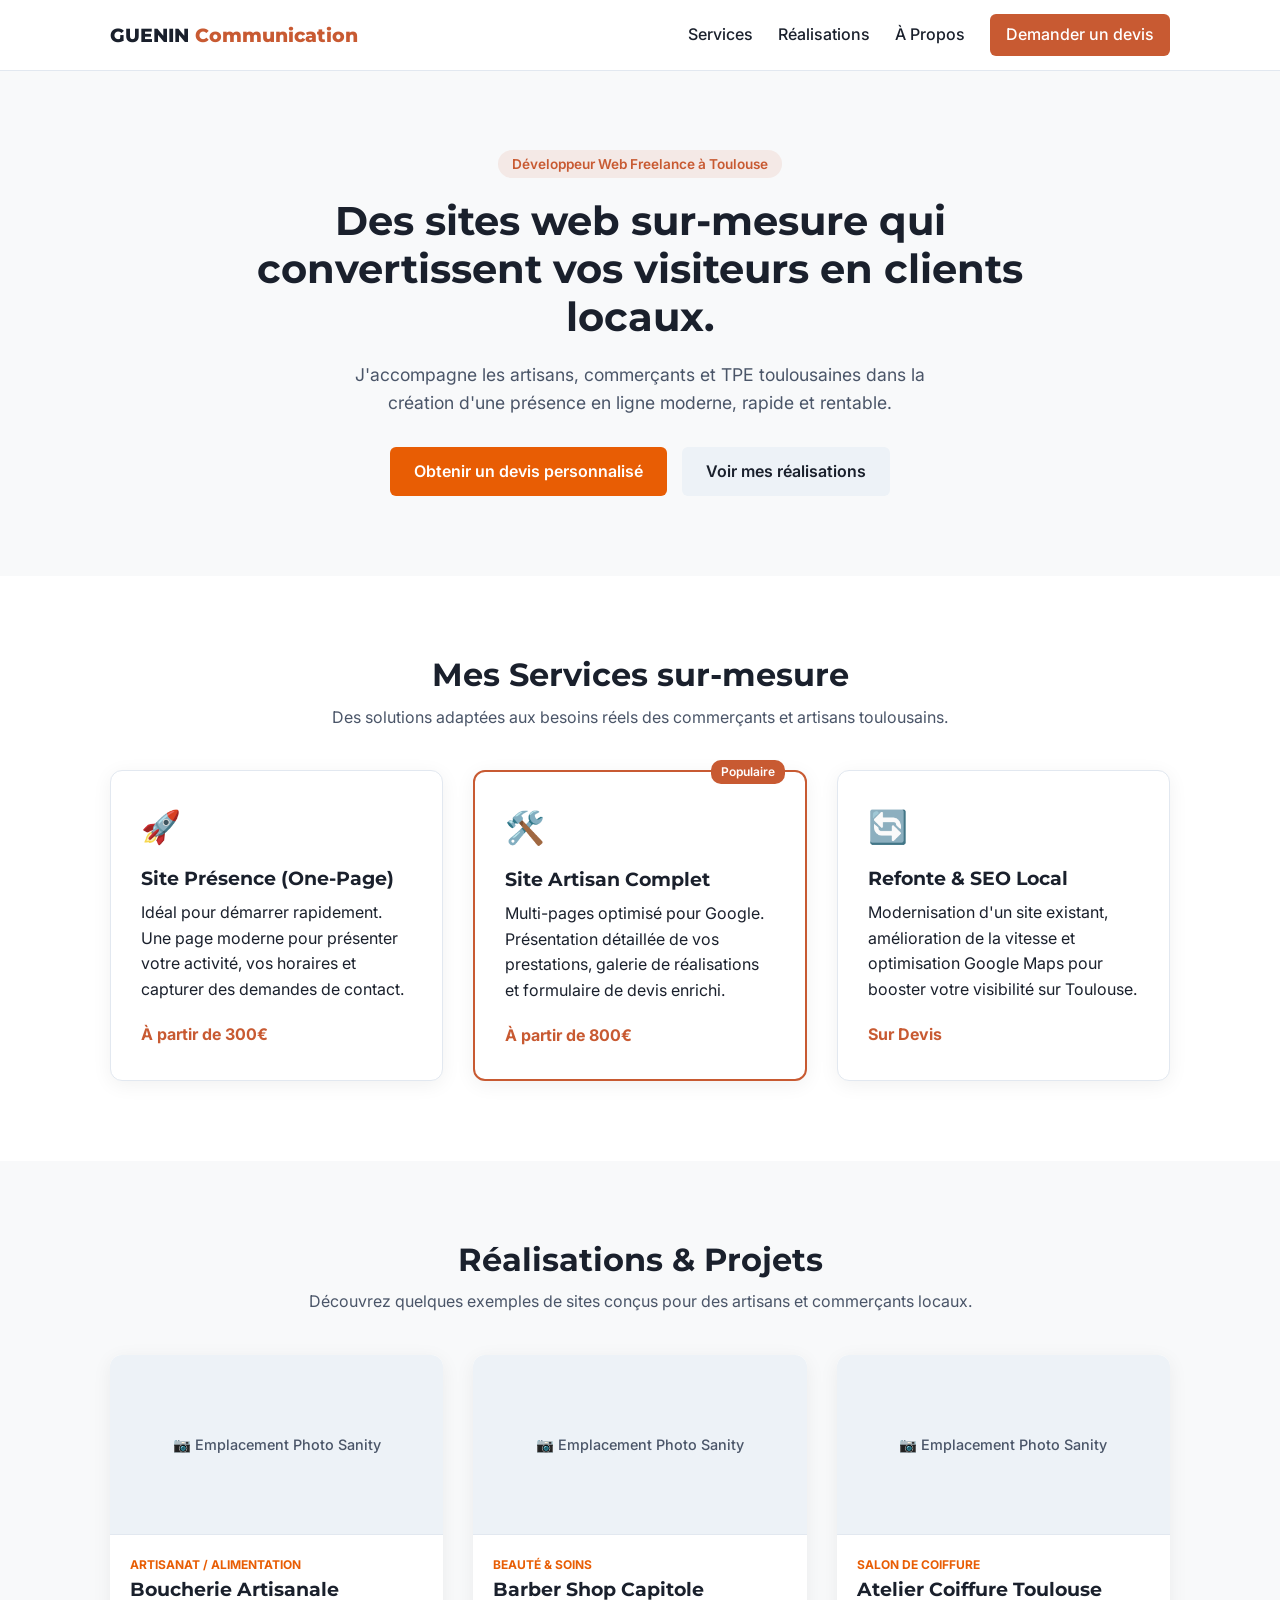
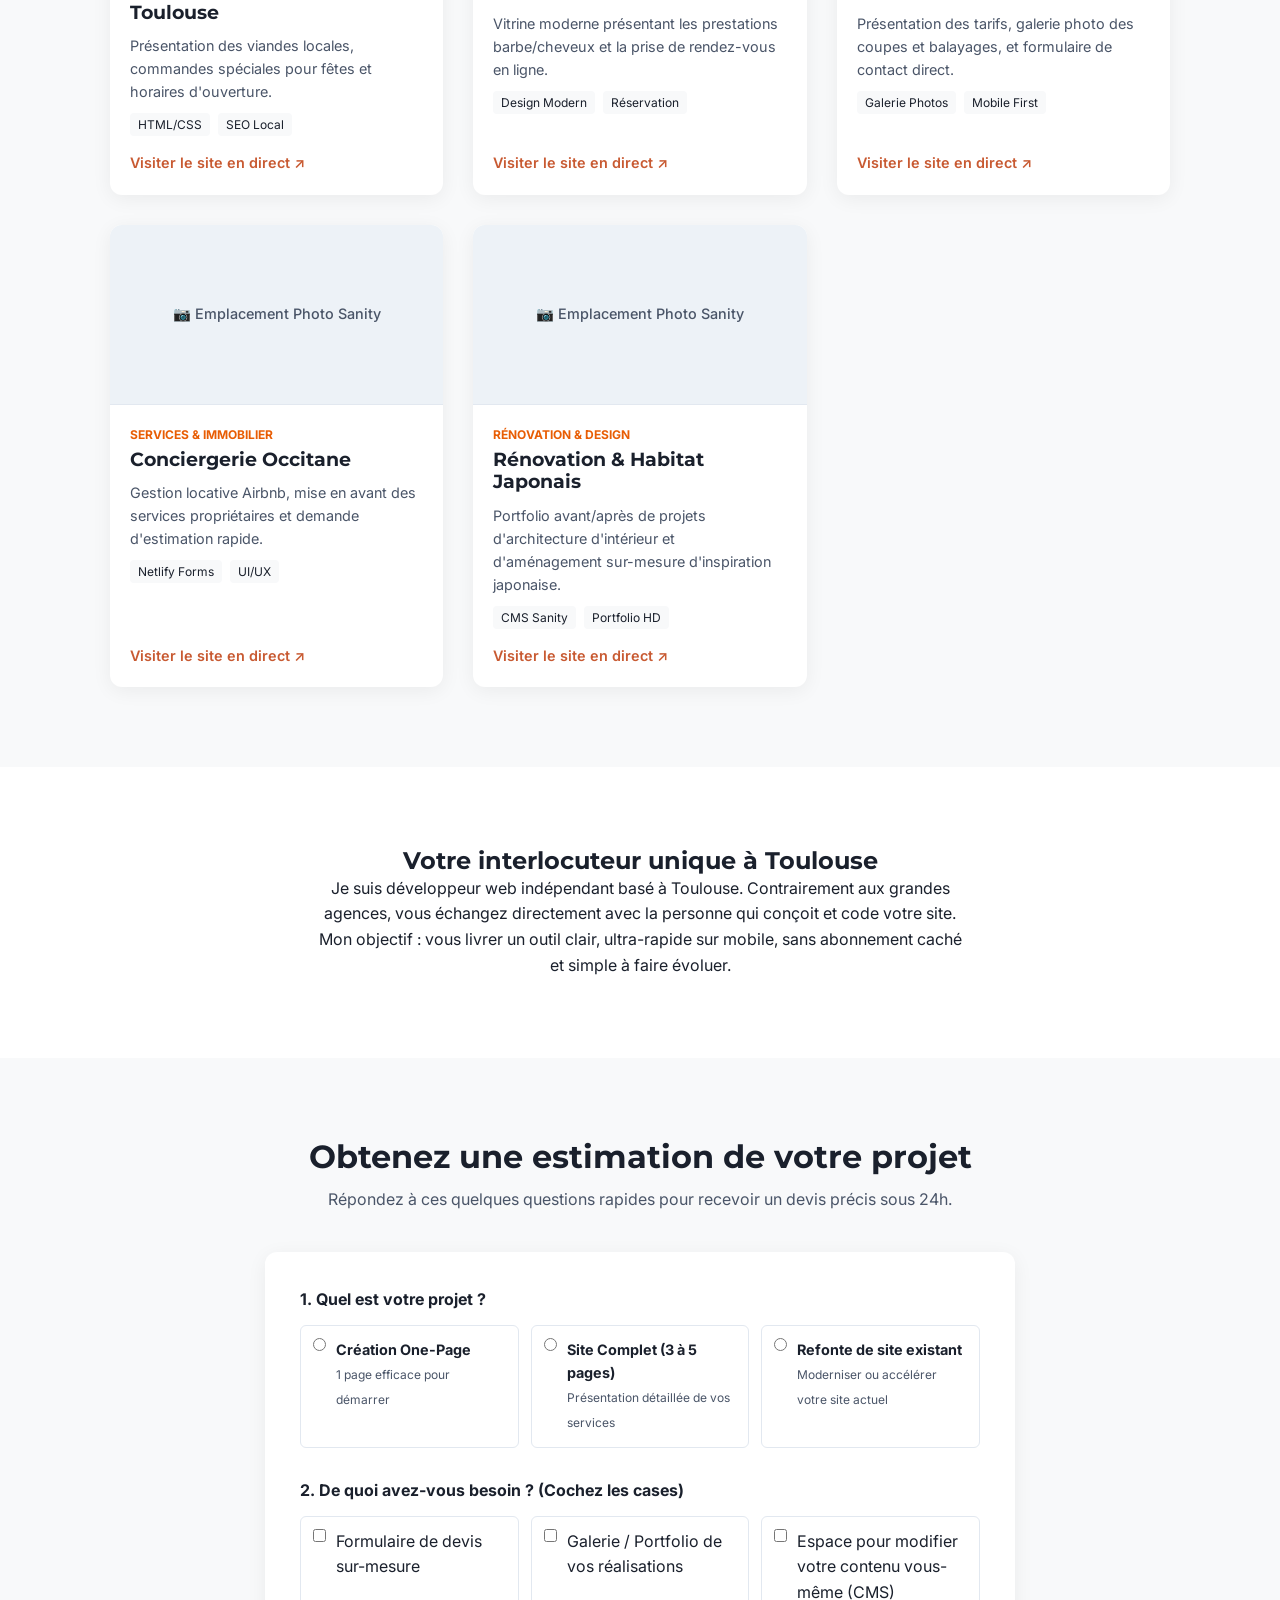
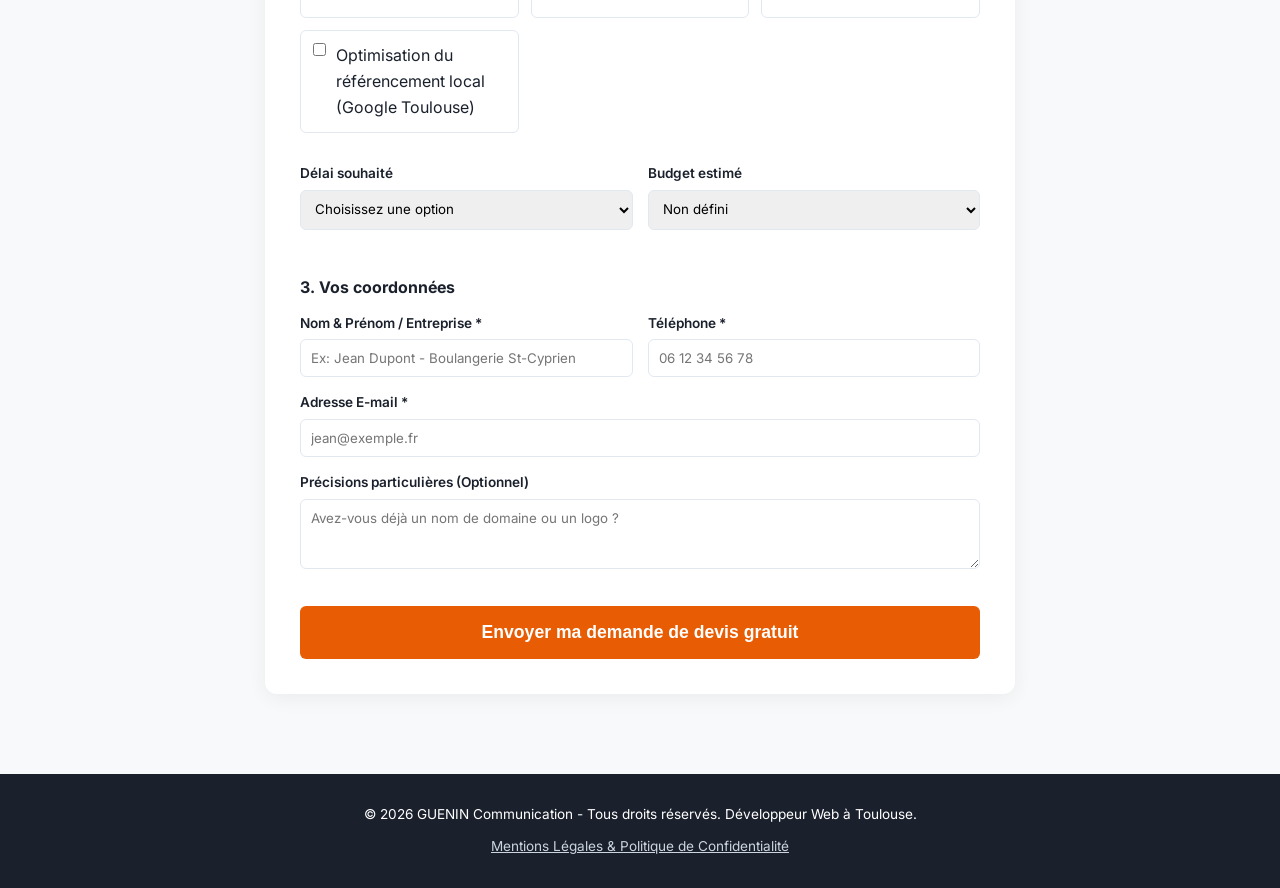
==== commit 06ce8e08: "chgt tarif" ====
--- a/index.html
+++ b/index.html
@@ -56,7 +56,7 @@
                     <div class="service-icon">🚀</div>
                     <h3>Site Présence (One-Page)</h3>
                     <p>Idéal pour démarrer rapidement. Une page moderne pour présenter votre activité, vos horaires et capturer des demandes de contact.</p>
-                    <span class="service-price">À partir de 600€</span>
+                    <span class="service-price">À partir de 300€</span>
                 </div>
 
                 <div class="service-card featured">
@@ -64,7 +64,7 @@
                     <div class="service-icon">🛠️</div>
                     <h3>Site Artisan Complet</h3>
                     <p>Multi-pages optimisé pour Google. Présentation détaillée de vos prestations, galerie de réalisations et formulaire de devis enrichi.</p>
-                    <span class="service-price">À partir de 1 200€</span>
+                    <span class="service-price">À partir de 800€</span>
                 </div>
 
                 <div class="service-card">
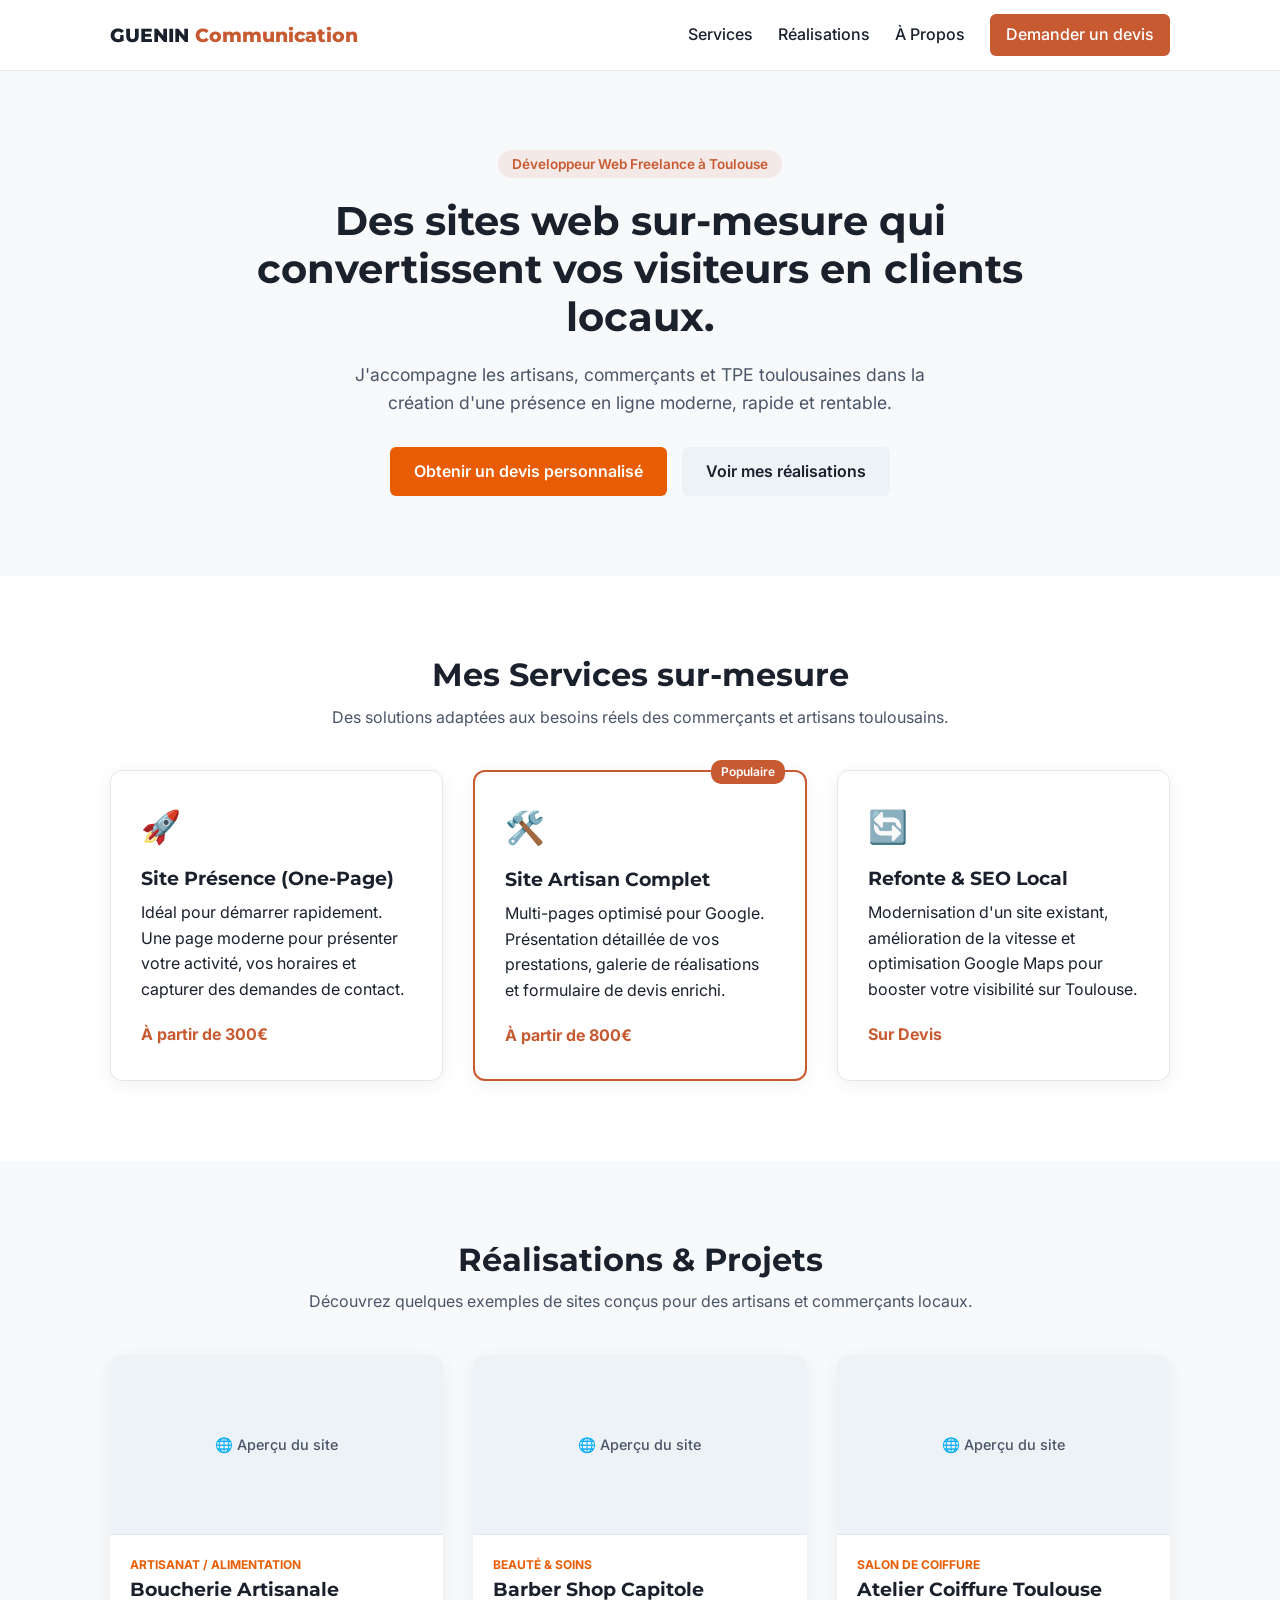
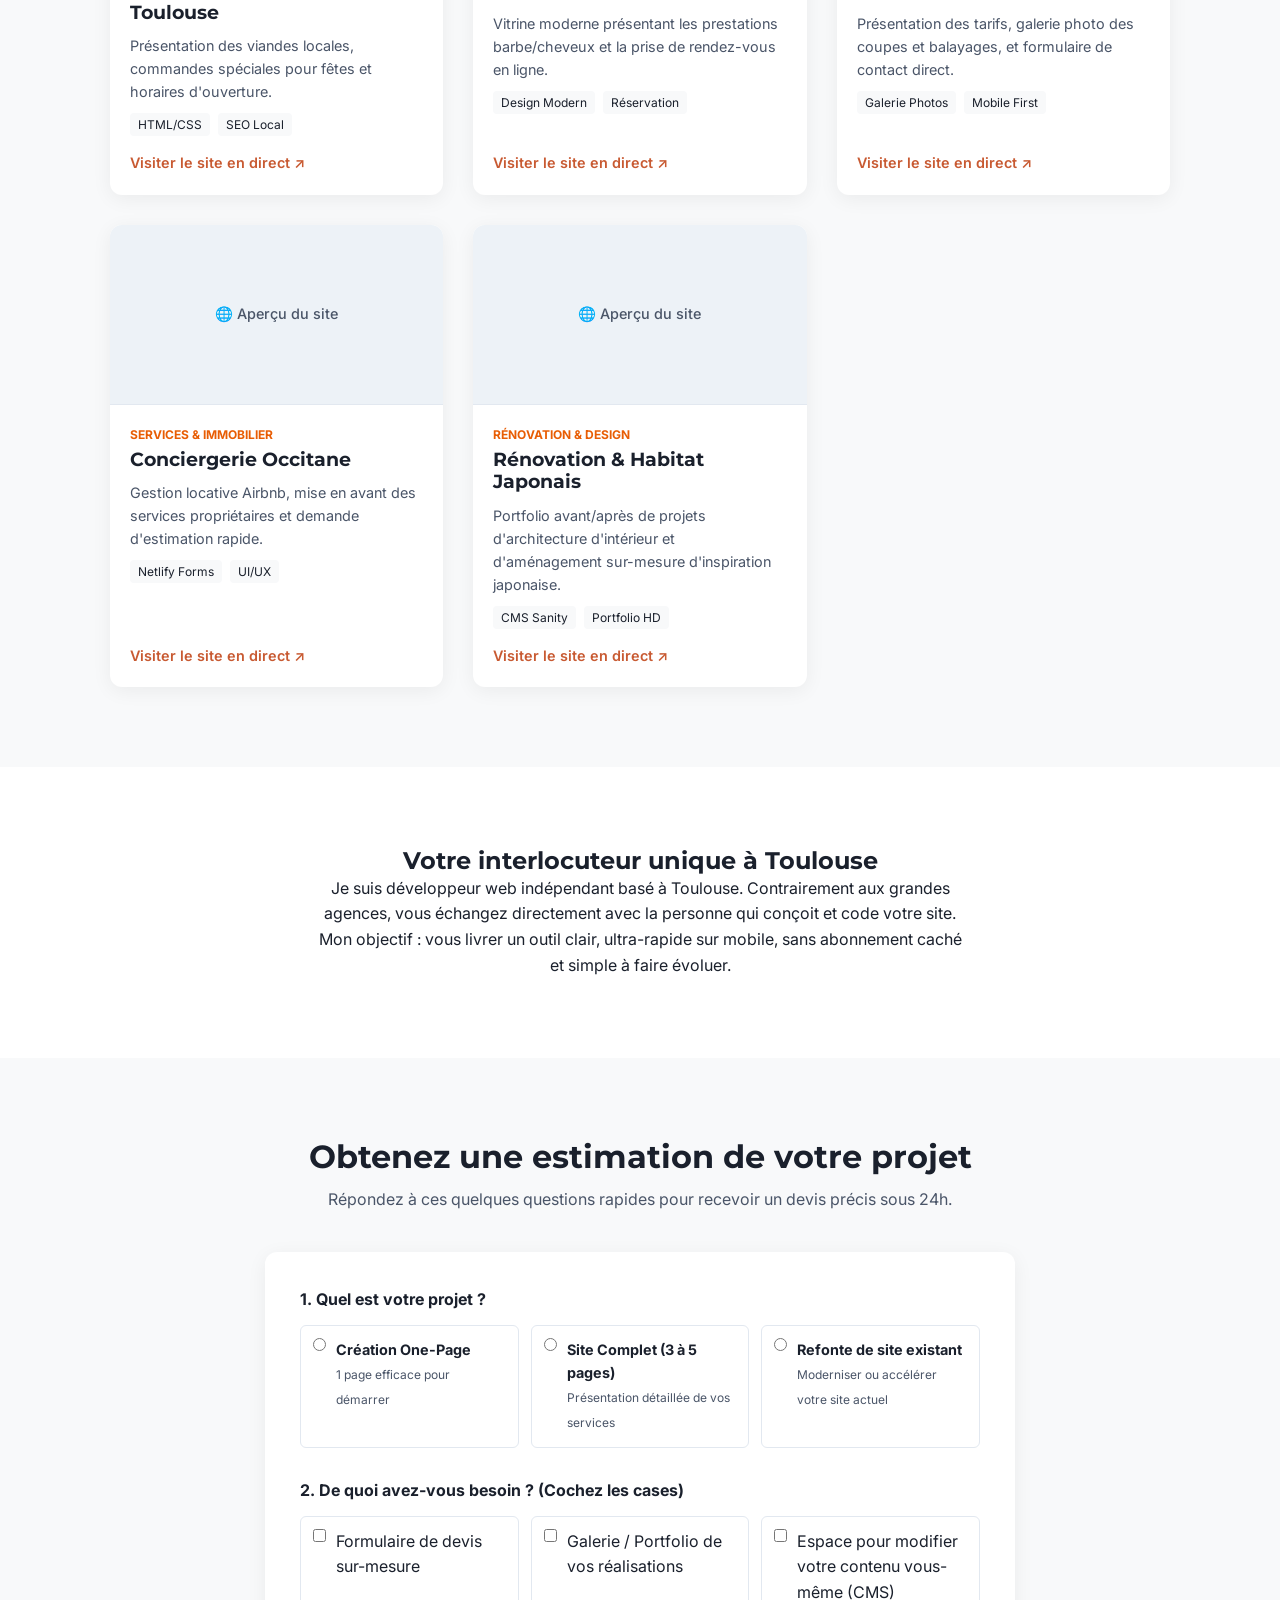
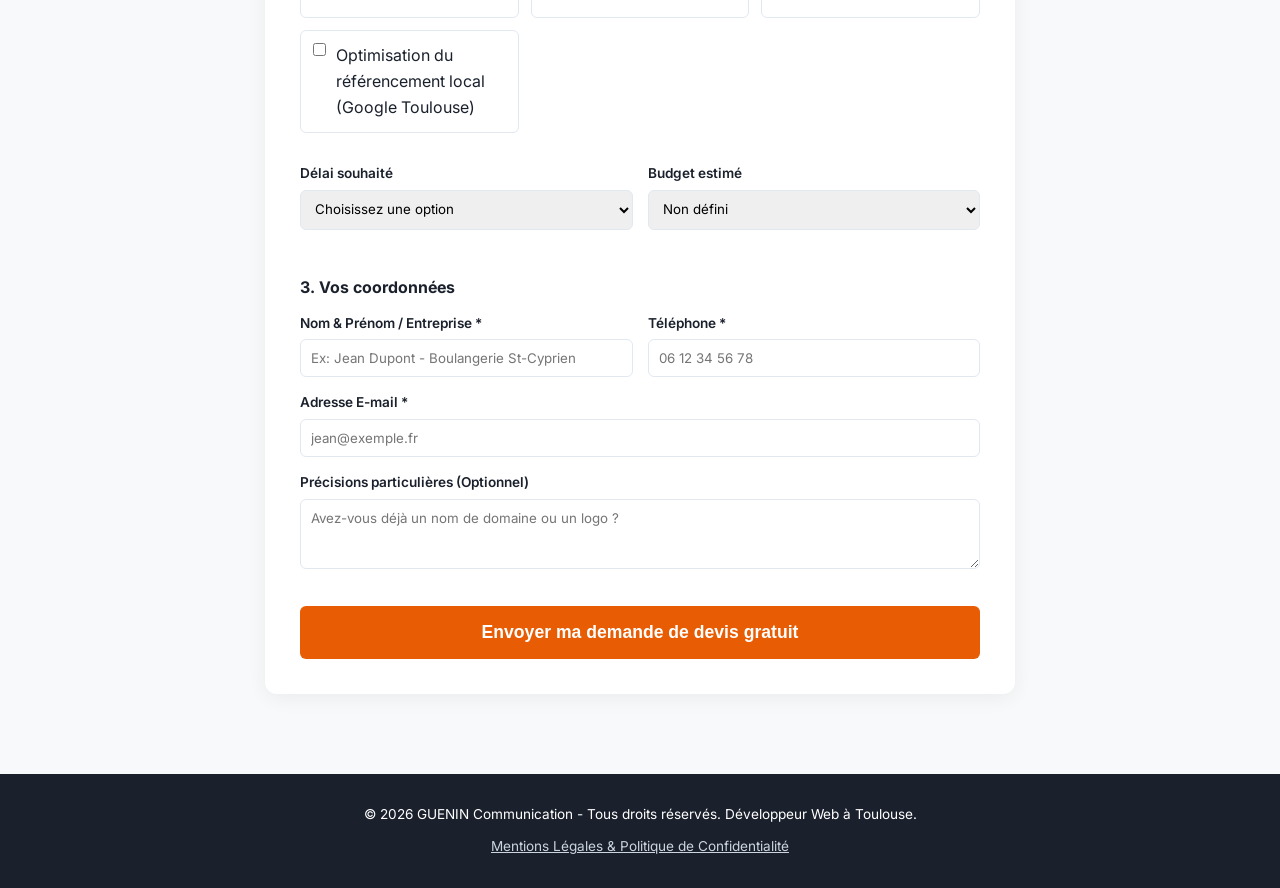
==== commit 326ef831: "photos sanity plus tard" ====
--- a/index.html
+++ b/index.html
@@ -77,7 +77,7 @@
         </div>
     </section>
 
-    <!-- Section Portfolio / Réalisations (Prêt pour Sanity CMS) -->
+   <!-- Section Portfolio / Réalisations -->
     <section id="portfolio" class="portfolio-section">
         <div class="container">
             <div class="section-title">
@@ -90,7 +90,7 @@
                 <!-- 1. Boucherie -->
                 <article class="project-card" data-sanity-id="project-boucherie">
                     <div class="project-image-placeholder">
-                        <span class="placeholder-text">📷 Emplacement Photo Sanity</span>
+                        <span class="placeholder-text">🌐 Aperçu du site</span>
                     </div>
                     <div class="project-content">
                         <span class="project-category">Artisanat / Alimentation</span>
@@ -100,15 +100,15 @@
                             <span>HTML/CSS</span>
                             <span>SEO Local</span>
                         </div>
-                        <!-- Remplace COLLE_TON_LIEN_ICI par l'URL du site (ex: https://maboucherie.fr) -->
                         <a href="https://bengnn.github.io/demo-boucherie/" target="_blank" rel="noopener" class="project-link">Visiter le site en direct ↗</a>
                     </div>
                 </article>
-<!-- 
-                 2. Boulangerie 
+
+                <!-- 2. Boulangerie (En réserve) -->
+                <!-- 
                 <article class="project-card" data-sanity-id="project-boulangerie">
                     <div class="project-image-placeholder">
-                        <span class="placeholder-text">📷 Emplacement Photo Sanity</span>
+                        <span class="placeholder-text">🌐 Aperçu du site</span>
                     </div>
                     <div class="project-content">
                         <span class="project-category">Commerce de Proximité</span>
@@ -118,14 +118,15 @@
                             <span>JavaScript</span>
                             <span>Fast Load</span>
                         </div>
-                        <a href="COLLE_TON_LIEN_ICI" target="_blank" rel="noopener" class="project-link">Visiter le site en direct ↗</a>
-                    </div>
-                </article>
-            -->
+                        <a href="#" target="_blank" rel="noopener" class="project-link">Visiter le site en direct ↗</a>
+                    </div>
+                </article>
+                -->
+
                 <!-- 3. Barber -->
                 <article class="project-card" data-sanity-id="project-barber">
                     <div class="project-image-placeholder">
-                        <span class="placeholder-text">📷 Emplacement Photo Sanity</span>
+                        <span class="placeholder-text">🌐 Aperçu du site</span>
                     </div>
                     <div class="project-content">
                         <span class="project-category">Beauté & Soins</span>
@@ -142,7 +143,7 @@
                 <!-- 4. Coiffeur -->
                 <article class="project-card" data-sanity-id="project-coiffeur">
                     <div class="project-image-placeholder">
-                        <span class="placeholder-text">📷 Emplacement Photo Sanity</span>
+                        <span class="placeholder-text">🌐 Aperçu du site</span>
                     </div>
                     <div class="project-content">
                         <span class="project-category">Salon de Coiffure</span>
@@ -159,7 +160,7 @@
                 <!-- 5. Conciergerie -->
                 <article class="project-card" data-sanity-id="project-conciergerie">
                     <div class="project-image-placeholder">
-                        <span class="placeholder-text">📷 Emplacement Photo Sanity</span>
+                        <span class="placeholder-text">🌐 Aperçu du site</span>
                     </div>
                     <div class="project-content">
                         <span class="project-category">Services & Immobilier</span>
@@ -169,14 +170,14 @@
                             <span>Netlify Forms</span>
                             <span>UI/UX</span>
                         </div>
-                        <a href="COLLE_TON_LIEN_ICI" target="_blank" rel="noopener" class="project-link">Visiter le site en direct ↗</a>
+                        <a href="https://occiconciergerie.fr/" target="_blank" rel="noopener" class="project-link">Visiter le site en direct ↗</a>
                     </div>
                 </article>
 
                 <!-- 6. Rénovation de maison japonaise -->
                 <article class="project-card" data-sanity-id="project-renovation-japonaise">
                     <div class="project-image-placeholder">
-                        <span class="placeholder-text">📷 Emplacement Photo Sanity</span>
+                        <span class="placeholder-text">🌐 Aperçu du site</span>
                     </div>
                     <div class="project-content">
                         <span class="project-category">Rénovation & Design</span>
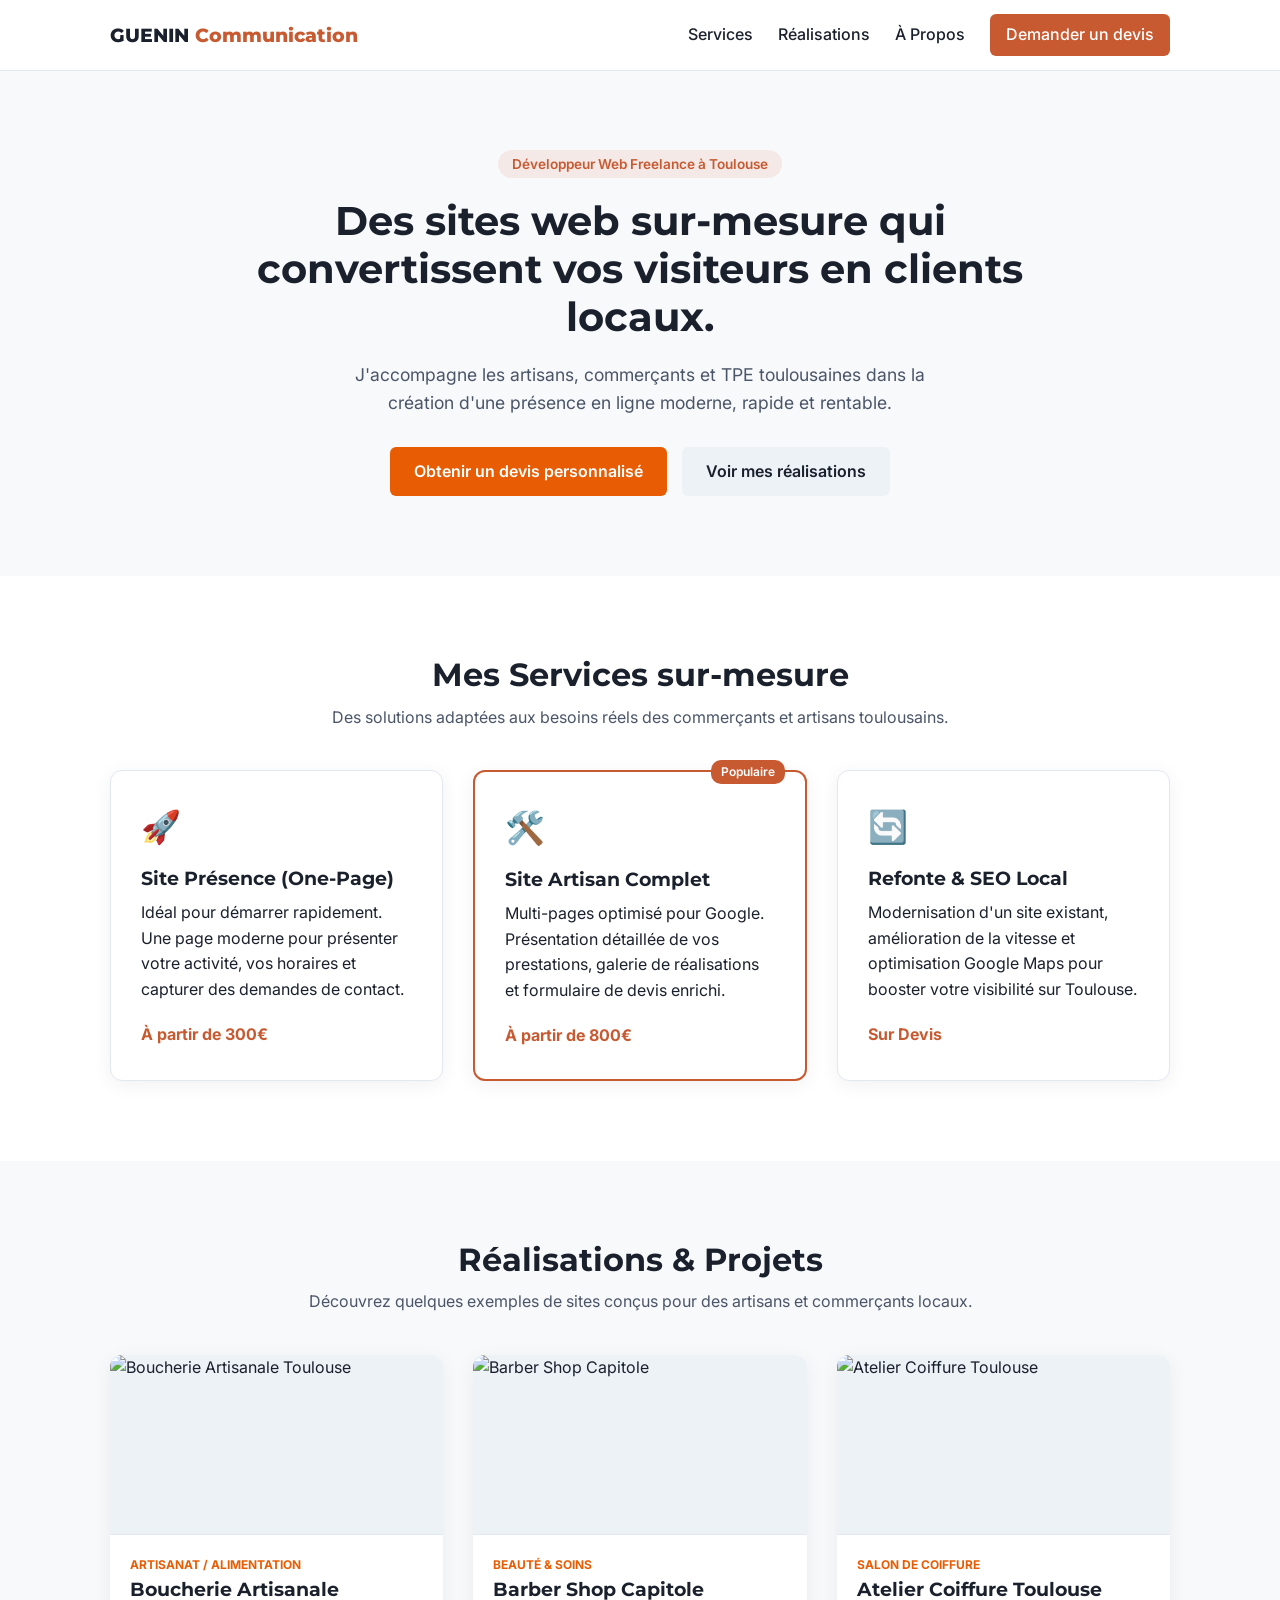
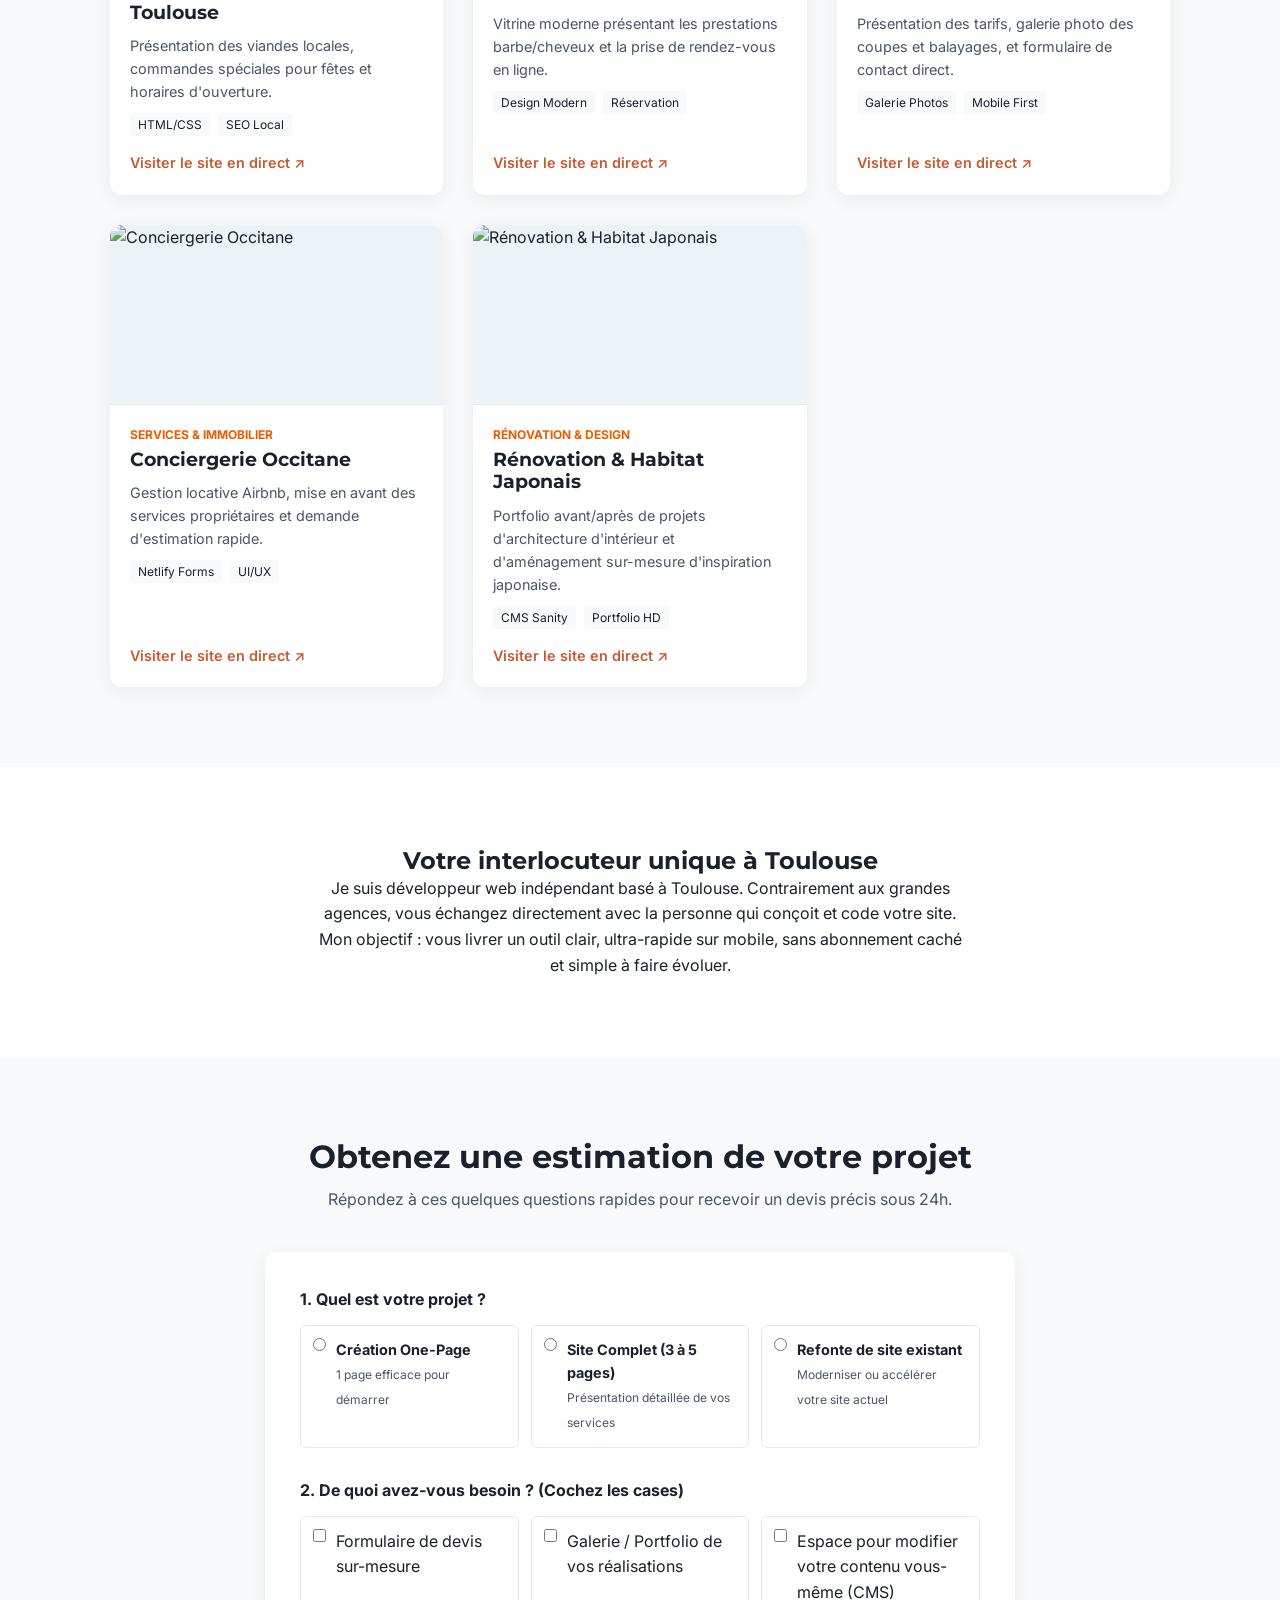
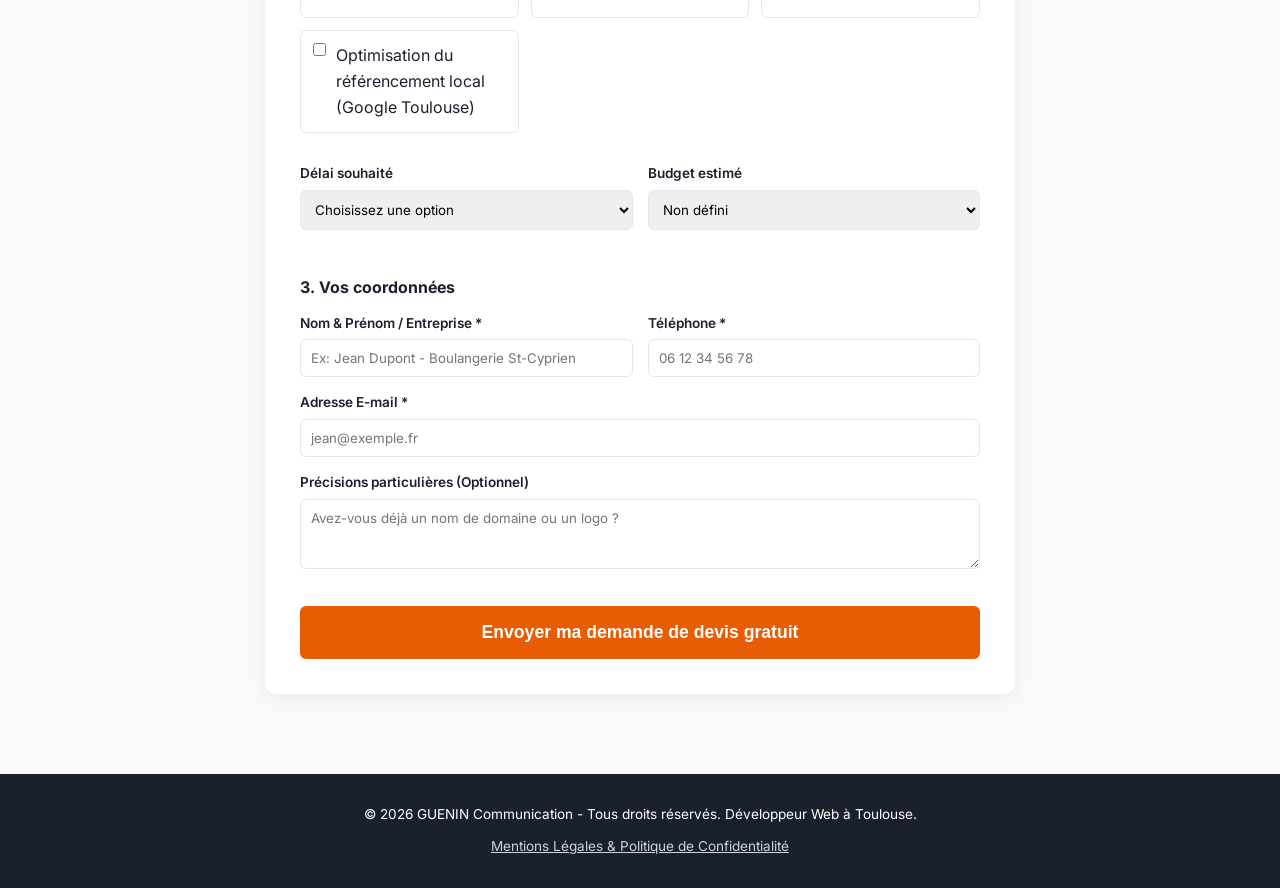
==== commit e437b20f: "photos sanity" ====
--- a/index.html
+++ b/index.html
@@ -77,7 +77,7 @@
         </div>
     </section>
 
-   <!-- Section Portfolio / Réalisations -->
+  <!-- Section Portfolio / Réalisations -->
     <section id="portfolio" class="portfolio-section">
         <div class="container">
             <div class="section-title">
@@ -90,7 +90,7 @@
                 <!-- 1. Boucherie -->
                 <article class="project-card" data-sanity-id="project-boucherie">
                     <div class="project-image-placeholder">
-                        <span class="placeholder-text">🌐 Aperçu du site</span>
+                        <img src="https://images.unsplash.com/photo-1551024709-8f23befc6f87?auto=format&fit=crop&w=600&q=80" alt="Boucherie Artisanale Toulouse" style="width:100%; height:100%; object-fit:cover;">
                     </div>
                     <div class="project-content">
                         <span class="project-category">Artisanat / Alimentation</span>
@@ -104,29 +104,10 @@
                     </div>
                 </article>
 
-                <!-- 2. Boulangerie (En réserve) -->
-                <!-- 
-                <article class="project-card" data-sanity-id="project-boulangerie">
-                    <div class="project-image-placeholder">
-                        <span class="placeholder-text">🌐 Aperçu du site</span>
-                    </div>
-                    <div class="project-content">
-                        <span class="project-category">Commerce de Proximité</span>
-                        <h3>Boulangerie Saint-Cyprien</h3>
-                        <p>Site One-Page présentant la carte des pains bio, les horaires et la localisation Google Maps.</p>
-                        <div class="project-tags">
-                            <span>JavaScript</span>
-                            <span>Fast Load</span>
-                        </div>
-                        <a href="#" target="_blank" rel="noopener" class="project-link">Visiter le site en direct ↗</a>
-                    </div>
-                </article>
-                -->
-
-                <!-- 3. Barber -->
+                <!-- 2. Barber -->
                 <article class="project-card" data-sanity-id="project-barber">
                     <div class="project-image-placeholder">
-                        <span class="placeholder-text">🌐 Aperçu du site</span>
+                        <img src="https://images.unsplash.com/photo-1503951914875-452162b0f3f1?auto=format&fit=crop&w=600&q=80" alt="Barber Shop Capitole" style="width:100%; height:100%; object-fit:cover;">
                     </div>
                     <div class="project-content">
                         <span class="project-category">Beauté & Soins</span>
@@ -140,10 +121,10 @@
                     </div>
                 </article>
 
-                <!-- 4. Coiffeur -->
+                <!-- 3. Coiffeur -->
                 <article class="project-card" data-sanity-id="project-coiffeur">
                     <div class="project-image-placeholder">
-                        <span class="placeholder-text">🌐 Aperçu du site</span>
+                        <img src="https://images.unsplash.com/photo-1560066984-138dadb4c035?auto=format&fit=crop&w=600&q=80" alt="Atelier Coiffure Toulouse" style="width:100%; height:100%; object-fit:cover;">
                     </div>
                     <div class="project-content">
                         <span class="project-category">Salon de Coiffure</span>
@@ -157,10 +138,10 @@
                     </div>
                 </article>
 
-                <!-- 5. Conciergerie -->
+                <!-- 4. Conciergerie -->
                 <article class="project-card" data-sanity-id="project-conciergerie">
                     <div class="project-image-placeholder">
-                        <span class="placeholder-text">🌐 Aperçu du site</span>
+                        <img src="https://images.unsplash.com/photo-1560518883-ce09059eeffa?auto=format&fit=crop&w=600&q=80" alt="Conciergerie Occitane" style="width:100%; height:100%; object-fit:cover;">
                     </div>
                     <div class="project-content">
                         <span class="project-category">Services & Immobilier</span>
@@ -174,10 +155,10 @@
                     </div>
                 </article>
 
-                <!-- 6. Rénovation de maison japonaise -->
+                <!-- 5. Rénovation de maison japonaise -->
                 <article class="project-card" data-sanity-id="project-renovation-japonaise">
                     <div class="project-image-placeholder">
-                        <span class="placeholder-text">🌐 Aperçu du site</span>
+                        <img src="https://images.unsplash.com/photo-1540555700478-4be289fbecef?auto=format&fit=crop&w=600&q=80" alt="Rénovation & Habitat Japonais" style="width:100%; height:100%; object-fit:cover;">
                     </div>
                     <div class="project-content">
                         <span class="project-category">Rénovation & Design</span>
